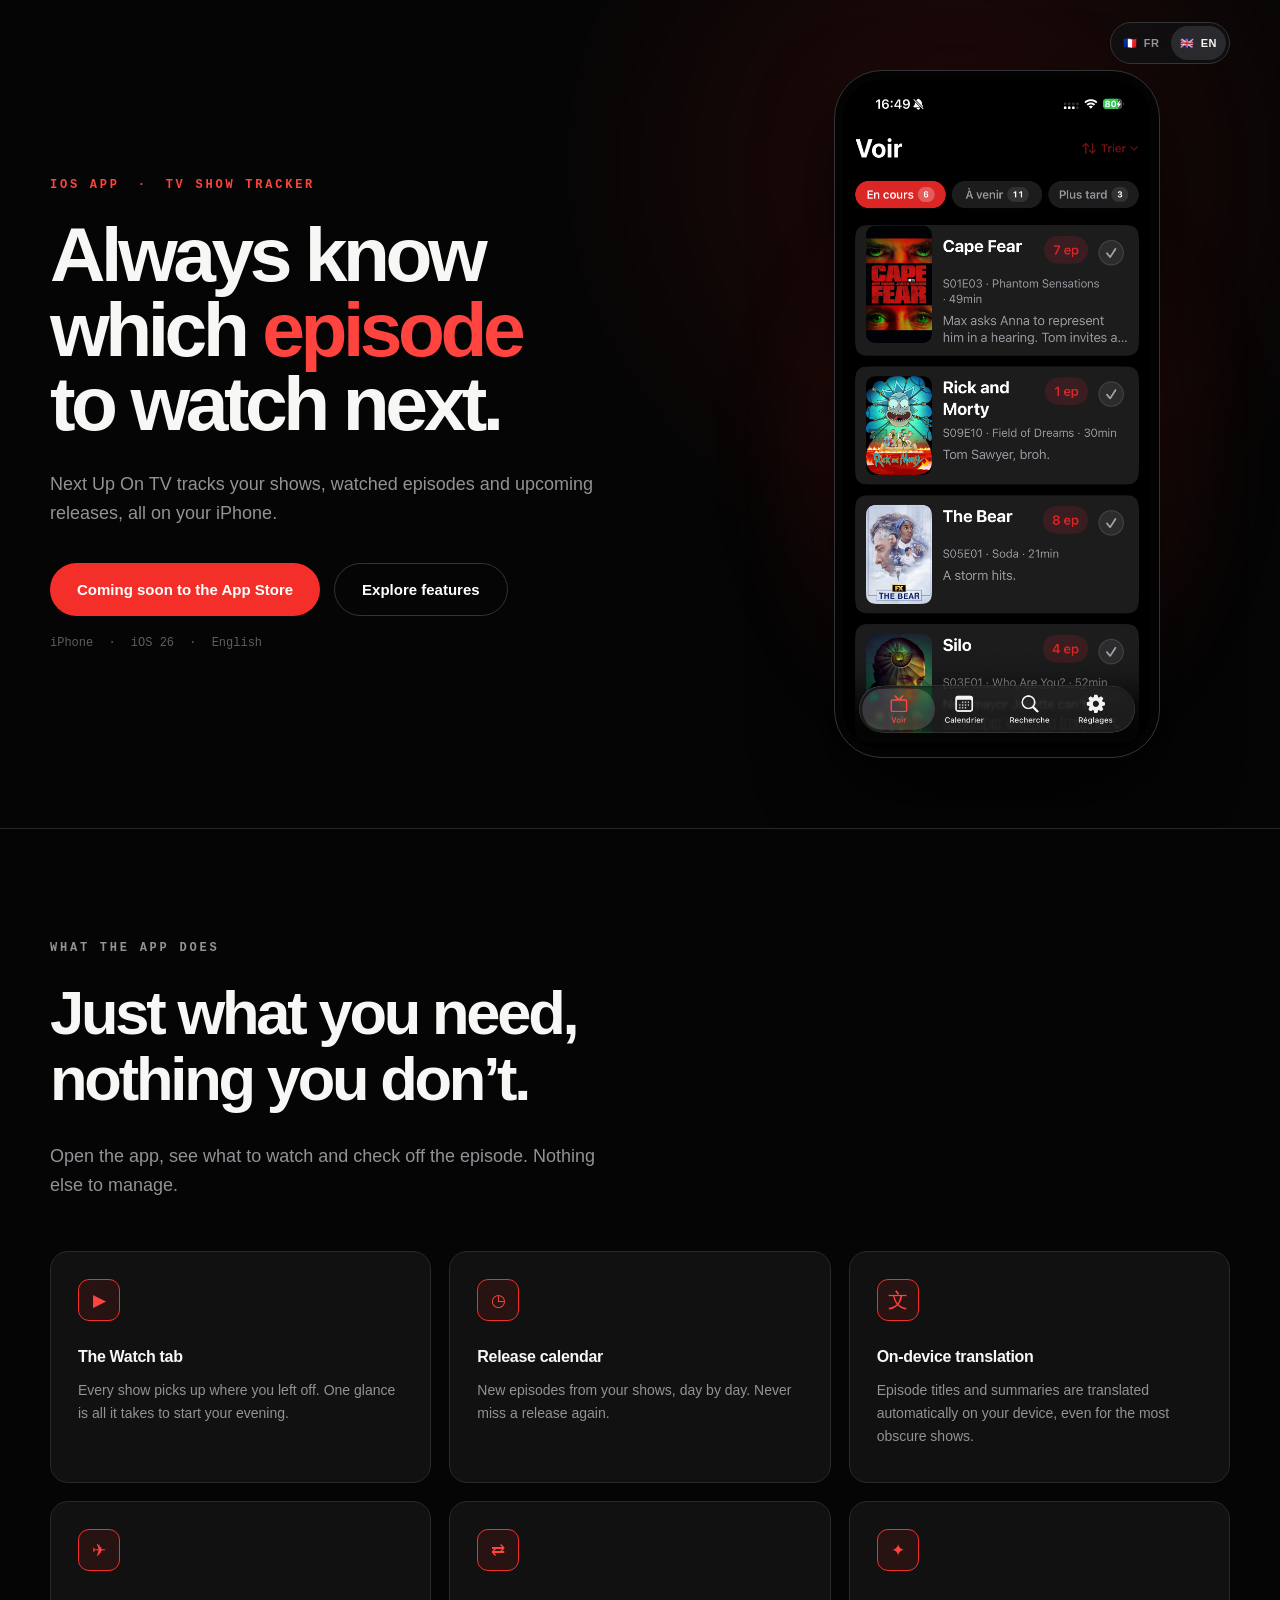
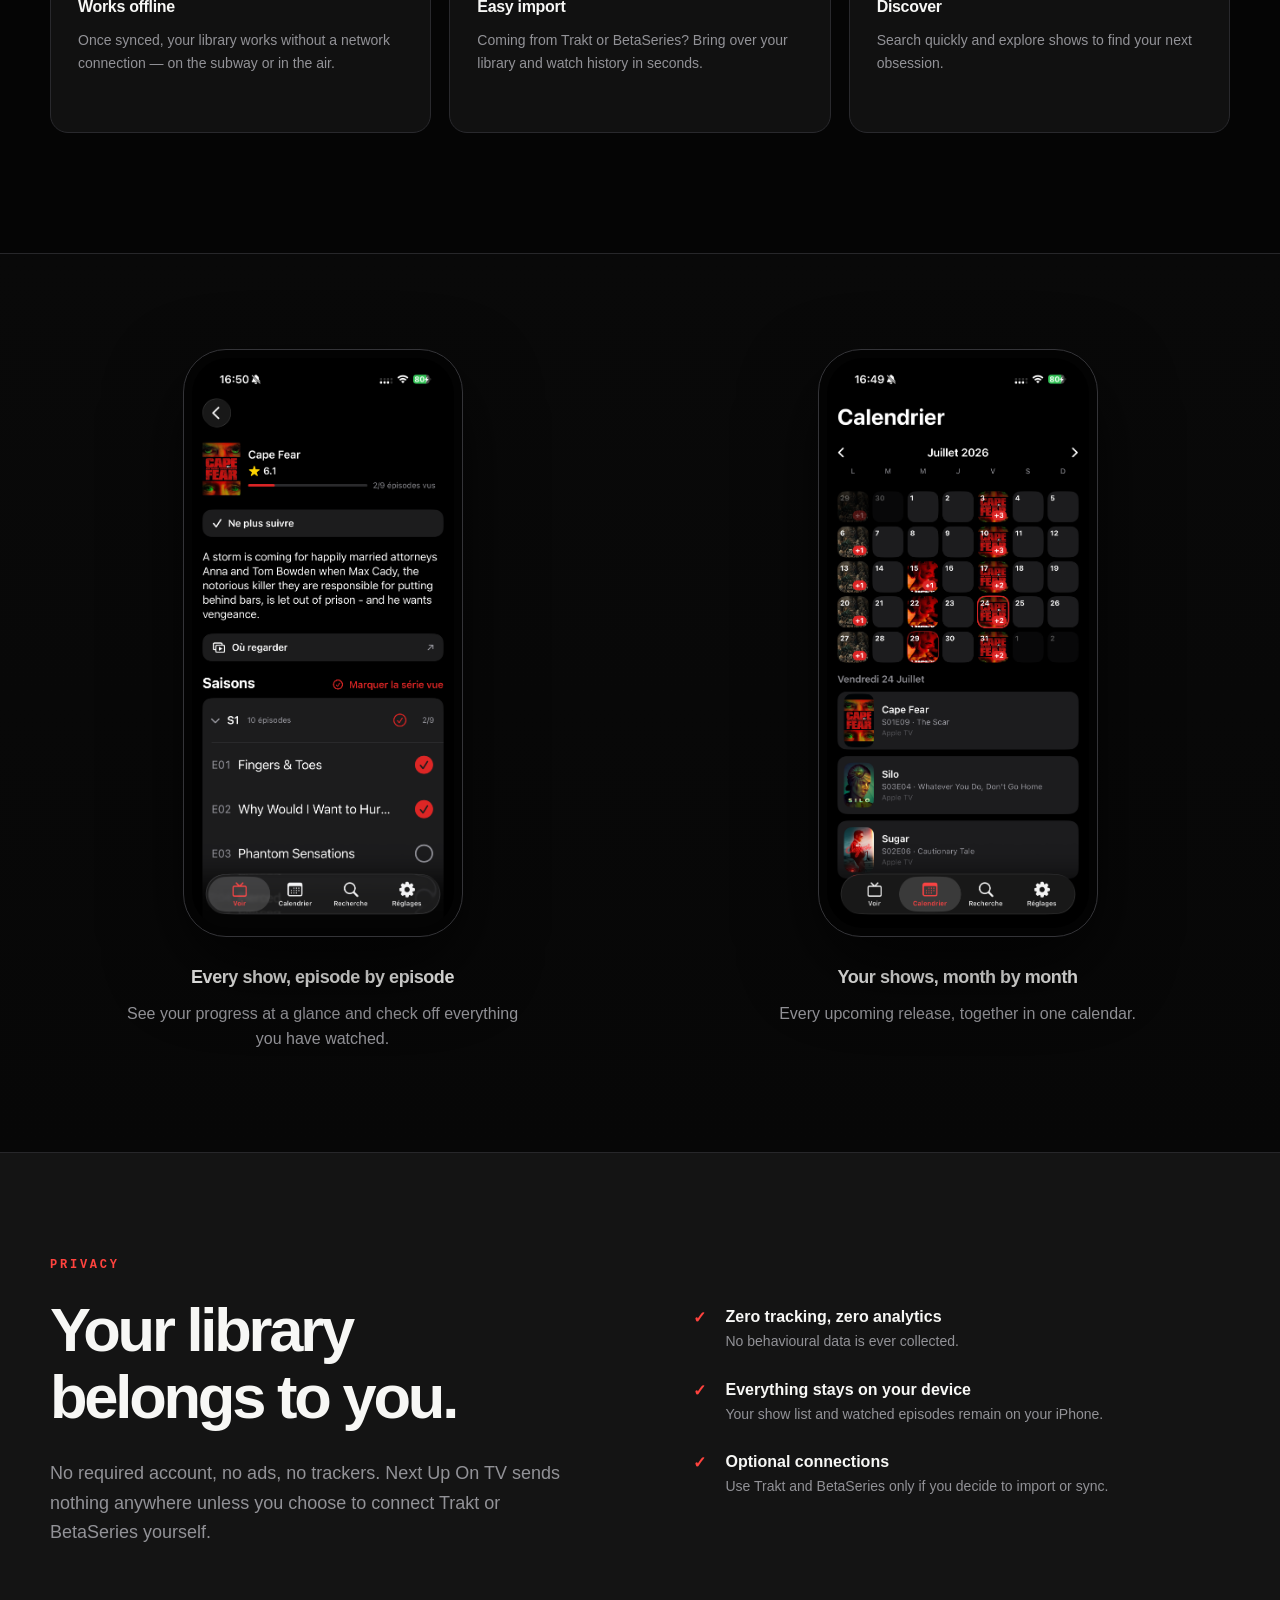
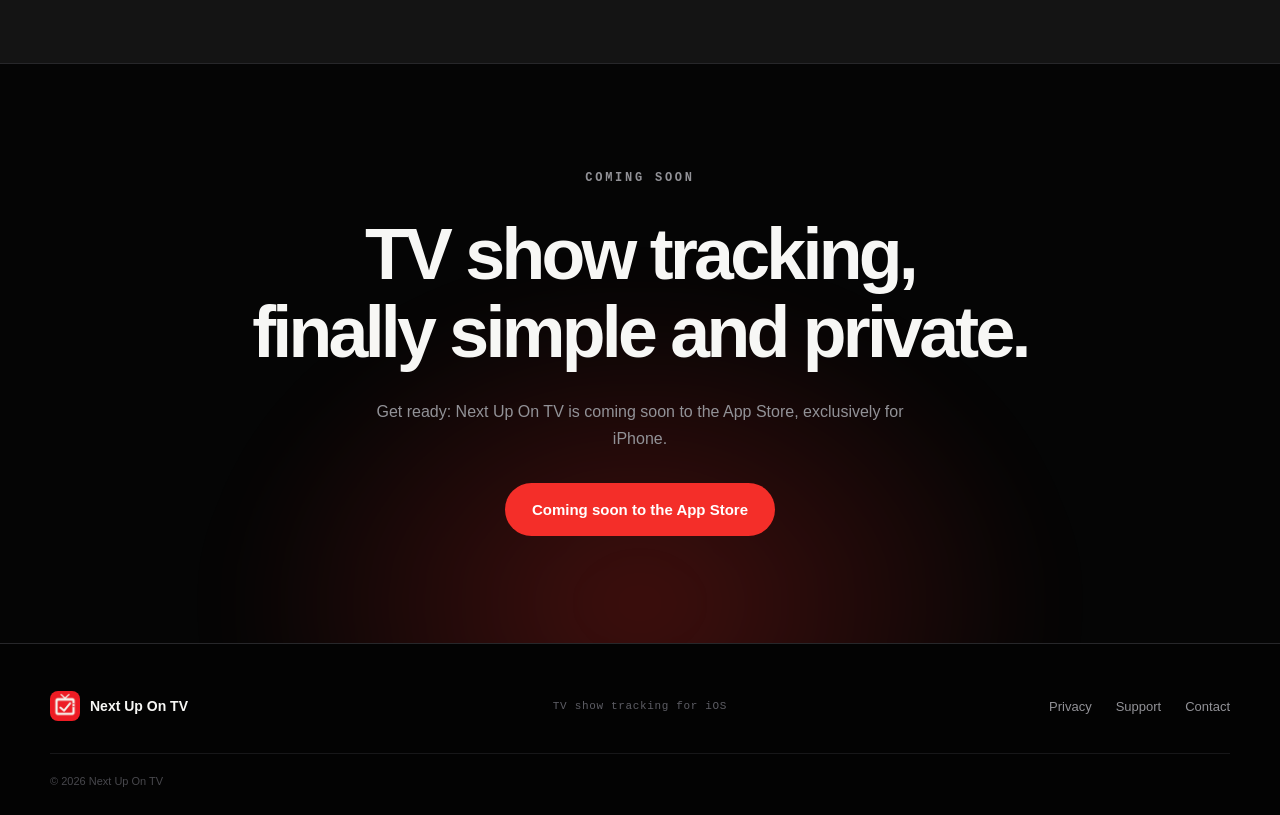
==== index.html @ ec091032 "Add bilingual site and expand privacy details" ====
<!doctype html>
<html lang="fr">
  <head>
    <meta charset="UTF-8" />
    <meta name="viewport" content="width=device-width, initial-scale=1" />
    <meta name="description" content="Next Up On TV suit vos séries, vos épisodes vus et les prochaines sorties — sans compte, sans publicité et sans tracking." />
    <meta name="theme-color" content="#050505" />
    <meta property="og:title" content="Next Up On TV — Sachez toujours quel épisode regarder ensuite." />
    <meta property="og:description" content="Le suivi de séries, enfin simple et privé." />
    <meta property="og:type" content="website" />
    <meta property="og:url" content="https://nextupontv.app/" />
    <meta property="og:image" content="https://nextupontv.app/assets/og.png" />
    <meta property="og:image:width" content="1731" />
    <meta property="og:image:height" content="909" />
    <meta name="twitter:card" content="summary_large_image" />
    <meta name="twitter:title" content="Next Up On TV — Sachez toujours quel épisode regarder ensuite." />
    <meta name="twitter:description" content="Le suivi de séries, enfin simple et privé." />
    <meta name="twitter:image" content="https://nextupontv.app/assets/og.png" />
    <link rel="alternate" hreflang="fr" href="https://nextupontv.app/" />
    <link rel="alternate" hreflang="en" href="https://nextupontv.app/en/" />
    <link rel="alternate" hreflang="x-default" href="https://nextupontv.app/" />
    <title>Next Up On TV — Suivi de séries sur iPhone</title>
    <link rel="icon" href="assets/app-icon.png" type="image/png" />
    <link rel="stylesheet" href="assets/styles.css" />
    <script src="assets/script.js" defer></script>
  </head>
  <body>
    <a class="skip-link" href="#contenu">Aller au contenu</a>
    <main id="contenu">
      <section class="hero">
        <nav class="language-switcher" aria-label="Choisir la langue">
          <a href="index.html" hreflang="fr" data-language="fr" aria-current="page"><span aria-hidden="true">🇫🇷</span><span>FR</span></a>
          <a href="en/index.html" hreflang="en" data-language="en" data-auto-language-target><span aria-hidden="true">🇬🇧</span><span>EN</span></a>
        </nav>
        <div class="container hero-grid">
          <div class="hero-copy">
            <p class="kicker accent">APP IOS <span>·</span> SUIVI DE SÉRIES</p>
            <h1>Sachez toujours<br />quel <strong>épisode</strong><br />regarder ensuite.</h1>
            <p class="lead">Next Up On TV suit vos séries, vos épisodes vus et les prochaines sorties, le tout sur votre iPhone.</p>
            <div class="hero-actions">
              <a class="button primary" href="#disponibilite">Bientôt sur l’App Store</a>
              <a class="button secondary" href="#fonctionnalites">Voir les fonctions</a>
            </div>
            <p class="meta">iPhone <span>·</span> iOS 26 <span>·</span> Français</p>
          </div>
          <div class="hero-device device-glow">
            <div class="device">
              <img src="assets/screenshots/watch.png" alt="Écran Voir de Next Up On TV affichant les séries en cours" />
            </div>
          </div>
        </div>
      </section>

      <section id="fonctionnalites" class="features section-border">
        <div class="container">
          <p class="kicker">CE QUE FAIT L’APP</p>
          <h2>L’essentiel,<br />sans le superflu.</h2>
          <p class="section-intro">Ouvrez l’app, voyez quoi regarder, cochez l’épisode. Rien de plus à gérer.</p>
          <div class="feature-grid">
            <article class="feature-card">
              <span class="feature-icon" aria-hidden="true">▶</span>
              <h3>L’onglet Voir</h3>
              <p>Chaque série reprend là où vous vous êtes arrêté. Un coup d’œil suffit pour lancer votre soirée.</p>
            </article>
            <article class="feature-card">
              <span class="feature-icon" aria-hidden="true">◷</span>
              <h3>Calendrier des sorties</h3>
              <p>Les nouveaux épisodes de vos séries, jour par jour. Vous ne ratez plus une diffusion.</p>
            </article>
            <article class="feature-card">
              <span class="feature-icon feature-icon-text" aria-hidden="true">文</span>
              <h3>Traduit en français</h3>
              <p>Titres et résumés d’épisodes traduits automatiquement sur votre appareil, même pour les séries les plus obscures.</p>
            </article>
            <article class="feature-card">
              <span class="feature-icon" aria-hidden="true">✈</span>
              <h3>Fonctionne hors ligne</h3>
              <p>Une fois synchronisée, votre bibliothèque marche sans réseau — dans le métro comme en avion.</p>
            </article>
            <article class="feature-card">
              <span class="feature-icon" aria-hidden="true">⇄</span>
              <h3>Import facile</h3>
              <p>Vous venez de Trakt ou BetaSeries&nbsp;? Récupérez votre bibliothèque et votre historique en quelques secondes.</p>
            </article>
            <article class="feature-card">
              <span class="feature-icon" aria-hidden="true">✦</span>
              <h3>Découvrir</h3>
              <p>Une recherche rapide et des séries à explorer pour ajouter votre prochaine obsession.</p>
            </article>
          </div>
        </div>
      </section>

      <section class="showcase section-border" aria-label="Aperçus de l’application">
        <div class="container showcase-grid">
          <article class="showcase-item">
            <div class="showcase-device device-glow">
              <div class="device">
                <img src="assets/screenshots/details.png" alt="Détail d’une série et progression épisode par épisode dans Next Up On TV" />
              </div>
            </div>
            <h3>Chaque série, épisode par épisode</h3>
            <p>Votre progression en un coup d’œil et une coche pour marquer ce que vous avez vu.</p>
          </article>
          <article class="showcase-item">
            <div class="showcase-device device-glow">
              <div class="device">
                <img src="assets/screenshots/calendar.png" alt="Calendrier mensuel des sorties de séries dans Next Up On TV" />
              </div>
            </div>
            <h3>Le mois de vos séries</h3>
            <p>Toutes les diffusions à venir, réunies dans un seul calendrier.</p>
          </article>
        </div>
      </section>

      <section class="privacy section-border">
        <div class="container privacy-grid">
          <div>
            <p class="kicker accent">VIE PRIVÉE</p>
            <h2>Votre bibliothèque<br />vous appartient.</h2>
            <p class="section-intro">Pas de compte obligatoire, pas de pub, pas de tracker. Next Up On TV n’envoie rien nulle part, sauf si vous choisissez vous-même de vous connecter à Trakt ou BetaSeries.</p>
          </div>
          <ul class="privacy-list">
            <li><span>✓</span><div><strong>Zéro tracking, zéro analytics</strong><p>Aucune donnée de comportement collectée, jamais.</p></div></li>
            <li><span>✓</span><div><strong>Tout vit sur l’appareil</strong><p>Votre liste de séries et vos épisodes vus restent sur votre iPhone.</p></div></li>
            <li><span>✓</span><div><strong>Connexions optionnelles</strong><p>Trakt et BetaSeries seulement si vous le décidez, pour importer ou synchroniser.</p></div></li>
          </ul>
        </div>
      </section>

      <section id="disponibilite" class="cta section-border">
        <div class="cta-glow"></div>
        <div class="container cta-inner">
          <p class="kicker">BIENTÔT DISPONIBLE</p>
          <h2>Le suivi de séries,<br />enfin simple et privé.</h2>
          <p>Préparez-vous&nbsp;: Next Up On TV arrive bientôt sur l’App Store, iPhone uniquement.</p>
          <span class="button primary">Bientôt sur l’App Store</span>
        </div>
      </section>
    </main>

    <footer class="section-border">
      <div class="container footer-grid">
        <a class="footer-brand" href="index.html">
          <img src="assets/app-icon.png" alt="" />
          <strong>Next Up On TV</strong>
        </a>
        <span class="footer-note">App iOS de suivi de séries</span>
        <nav aria-label="Pied de page">
          <a href="privacy.html">Confidentialité</a>
          <a href="support.html">Support</a>
          <a href="mailto:nextupontv@gmail.com">Contact</a>
        </nav>
      </div>
      <div class="container footer-legal">© <span data-year></span> Next Up On TV</div>
    </footer>
  </body>
</html>
---- assets/styles.css ----
:root {
  --black: #050505;
  --surface: #111;
  --surface-soft: #141414;
  --red: #f42e29;
  --red-bright: #ff433e;
  --white: #f7f7f5;
  --muted: #929297;
  --muted-dark: #5d5d64;
  --line: #27272a;
  --container: min(1180px, calc(100% - 48px));
}

* { box-sizing: border-box; }
html {
  max-width: 100%;
  overflow-x: hidden;
  scroll-behavior: smooth;
}
body {
  width: 100%;
  max-width: 100%;
  margin: 0;
  overflow-x: hidden;
  color: var(--white);
  background: var(--black);
  font-family: Inter, ui-sans-serif, -apple-system, BlinkMacSystemFont, "SF Pro Display", "Segoe UI", sans-serif;
  -webkit-font-smoothing: antialiased;
}
@supports (overflow: clip) {
  html, body { overflow-x: clip; }
}
img { display: block; max-width: 100%; }
a { color: inherit; text-decoration: none; }
.container { width: var(--container); margin-inline: auto; }
.section-border { border-top: 1px solid var(--line); }
.skip-link {
  position: absolute;
  width: 1px;
  height: 1px;
  overflow: hidden;
  clip: rect(0, 0, 0, 0);
}
.skip-link:focus {
  z-index: 100;
  top: 12px;
  left: 12px;
  width: auto;
  height: auto;
  clip: auto;
  padding: 10px 16px;
  color: #000;
  background: #fff;
  border-radius: 7px;
}
.language-switcher {
  display: inline-flex;
  gap: 3px;
  padding: 3px;
  background: rgba(17,17,17,.88);
  border: 1px solid #343438;
  border-radius: 100px;
  backdrop-filter: blur(14px);
}
.language-switcher a {
  min-width: 48px;
  min-height: 34px;
  padding: 0 9px;
  display: inline-flex;
  align-items: center;
  justify-content: center;
  gap: 6px;
  color: var(--muted);
  border-radius: 100px;
  font-size: 11px;
  font-weight: 750;
  letter-spacing: .04em;
}
.language-switcher a:hover { color: var(--white); }
.language-switcher a[aria-current="page"] { color: var(--white); background: #2a2a2e; }
.hero > .language-switcher { position: absolute; z-index: 3; top: 22px; right: max(16px, calc((100% - 1180px) / 2)); }

.kicker {
  margin: 0 0 25px;
  color: var(--muted);
  font: 600 12px/1.2 ui-monospace, SFMono-Regular, Menlo, Monaco, Consolas, monospace;
  letter-spacing: .23em;
}
.kicker.accent { color: var(--red-bright); }
.kicker span { margin: 0 8px; }
.hero { position: relative; overflow: hidden; }
.hero::after {
  content: "";
  position: absolute;
  z-index: 0;
  top: -260px;
  right: -100px;
  width: 850px;
  height: 850px;
  opacity: .19;
  border-radius: 50%;
  background: radial-gradient(circle, rgba(244,46,41,.72), transparent 67%);
  filter: blur(45px);
}
.hero-grid {
  position: relative;
  z-index: 1;
  min-height: 790px;
  padding: 70px 0;
  display: grid;
  grid-template-columns: 1.16fr .84fr;
  align-items: center;
  gap: 70px;
}
.hero-copy { padding: 40px 0; }
.hero h1 {
  margin: 0;
  max-width: 760px;
  font-size: clamp(58px, 6vw, 88px);
  line-height: .97;
  letter-spacing: -.058em;
}
.hero h1 strong { color: var(--red-bright); font-weight: inherit; }
.lead, .section-intro {
  max-width: 570px;
  margin: 29px 0 0;
  color: var(--muted);
  font-size: 18px;
  line-height: 1.65;
}
.hero-actions { margin-top: 34px; display: flex; align-items: center; gap: 14px; }
.button {
  display: inline-flex;
  min-height: 53px;
  padding: 0 27px;
  align-items: center;
  justify-content: center;
  border-radius: 100px;
  font-size: 15px;
  font-weight: 700;
}
.button.primary { color: white; background: var(--red); }
.button.secondary { color: white; border: 1px solid #333338; background: transparent; }
a.button { transition: transform .18s ease, border-color .18s ease; }
a.button:hover { transform: translateY(-2px); }
a.button.secondary:hover { border-color: #666; }
.meta { margin: 20px 0 0; color: var(--muted-dark); font: 500 12px ui-monospace, SFMono-Regular, Menlo, monospace; }
.meta span { margin: 0 8px; }
.hero-device { width: 326px; margin: 0 auto; }
.device-glow { position: relative; }
.device-glow::before {
  content: "";
  position: absolute;
  inset: 10% -28% -4%;
  z-index: -1;
  background: radial-gradient(ellipse, rgba(244,46,41,.28), transparent 67%);
  filter: blur(36px);
}
.device {
  padding: 8px;
  overflow: hidden;
  background: #030303;
  border: 1px solid #343438;
  border-radius: 48px;
  box-shadow: 0 30px 75px rgba(0,0,0,.65);
}
.device img { width: 100%; border-radius: 40px; }

.features { padding: 112px 0 120px; }
.features h2, .privacy h2, .cta h2 {
  margin: 0;
  font-size: clamp(44px, 4.8vw, 67px);
  line-height: 1.08;
  letter-spacing: -.052em;
}
.feature-grid { margin-top: 50px; display: grid; grid-template-columns: repeat(3, 1fr); gap: 18px; }
.feature-card {
  min-height: 232px;
  padding: 27px;
  background: var(--surface);
  border: 1px solid #29292d;
  border-radius: 18px;
}
.feature-icon {
  width: 42px;
  height: 42px;
  margin-bottom: 27px;
  display: grid;
  place-items: center;
  color: var(--red-bright);
  background: rgba(244,46,41,.10);
  border: 1px solid var(--red);
  border-radius: 11px;
  font-size: 17px;
}
.feature-icon-text { font-size: 20px; }
.feature-card h3 { margin: 0 0 13px; font-size: 16px; letter-spacing: -.02em; }
.feature-card p { margin: 0; color: var(--muted); font-size: 14px; line-height: 1.65; }

.showcase { padding: 95px 0 100px; overflow: hidden; background: linear-gradient(#090909, #070707); }
.showcase-grid { display: grid; grid-template-columns: repeat(2, 1fr); gap: 90px; }
.showcase-item { text-align: center; }
.showcase-device { width: 280px; margin: 0 auto 30px; }
.showcase-device .device { border-radius: 43px; }
.showcase-device .device img { border-radius: 36px; }
.showcase-item h3 { margin: 0 0 13px; font-size: 18px; letter-spacing: -.025em; }
.showcase-item p { max-width: 420px; margin: 0 auto; color: var(--muted); line-height: 1.6; }

.privacy { padding: 105px 0 115px; background: var(--surface-soft); }
.privacy-grid { display: grid; grid-template-columns: 1fr 1fr; align-items: center; gap: 105px; }
.privacy-list { margin: 0; padding: 0; list-style: none; }
.privacy-list li { display: grid; grid-template-columns: 19px 1fr; gap: 14px; padding: 14px 0; }
.privacy-list > li > span { color: var(--red-bright); font-weight: 800; }
.privacy-list strong { display: block; margin-bottom: 5px; font-size: 16px; }
.privacy-list p { margin: 0; color: var(--muted); font-size: 14px; line-height: 1.55; }

.cta { position: relative; min-height: 580px; display: grid; place-items: center; overflow: hidden; text-align: center; }
.cta-glow {
  position: absolute;
  left: 50%;
  bottom: -310px;
  width: 900px;
  height: 700px;
  transform: translateX(-50%);
  background: radial-gradient(ellipse, rgba(244,46,41,.25), transparent 65%);
  filter: blur(35px);
}
.cta-inner { position: relative; z-index: 1; }
.cta .kicker { margin-bottom: 31px; }
.cta h2 { font-size: clamp(48px, 5.6vw, 76px); }
.cta p:not(.kicker) { max-width: 560px; margin: 28px auto 31px; color: var(--muted); line-height: 1.65; }

footer { padding: 47px 0 28px; background: #030303; }
.footer-grid { display: grid; grid-template-columns: 1fr 1fr 1fr; align-items: center; gap: 20px; }
.footer-brand { display: inline-flex; align-items: center; gap: 10px; font-size: 14px; }
.footer-brand img { width: 30px; height: 30px; border-radius: 8px; }
.footer-note { color: var(--muted-dark); text-align: center; font: 500 11px ui-monospace, SFMono-Regular, Menlo, monospace; letter-spacing: .06em; }
footer nav { display: flex; justify-content: flex-end; gap: 24px; color: var(--muted); font-size: 13px; }
footer nav a:hover { color: white; }
.footer-legal { margin-top: 32px; padding-top: 21px; color: #48484d; border-top: 1px solid #171719; font-size: 11px; }

.legal-page { background: #080808; }
.legal-header { padding: 25px 0; border-bottom: 1px solid var(--line); }
.legal-header .container { display: flex; align-items: center; justify-content: space-between; }
.legal-header .footer-brand { color: white; }
.legal-header nav { display: flex; gap: 22px; color: var(--muted); font-size: 13px; }
.legal-header .language-switcher { gap: 3px; }
.legal-nav-group { display: flex; align-items: center; gap: 24px; }
.legal-main { min-height: 75vh; padding: 95px 0 120px; }
.legal-wrap { max-width: 800px; }
.legal-main h1 { margin: 0; font-size: clamp(46px, 6vw, 72px); letter-spacing: -.055em; }
.legal-lead { margin: 25px 0 14px; color: var(--muted); font-size: 18px; line-height: 1.65; }
.updated { color: var(--muted-dark); font: 500 11px ui-monospace, SFMono-Regular, Menlo, monospace; }
.legal-content { margin-top: 58px; }
.legal-content section { padding: 28px 0; border-top: 1px solid var(--line); }
.legal-content h2 { margin: 0 0 11px; font-size: 19px; }
.legal-content p { margin: 0; color: var(--muted); line-height: 1.75; }
.legal-content p + p { margin-top: 14px; }
.legal-content a { color: var(--red-bright); }
.legal-content ul { margin: 15px 0 0; padding-left: 21px; color: var(--muted); line-height: 1.75; }
.legal-content li + li { margin-top: 6px; }
.data-list { margin-top: 22px; display: grid; gap: 12px; }
.data-list article { padding: 20px; background: var(--surface); border: 1px solid var(--line); border-radius: 13px; }
.data-list h3 { margin: 0 0 10px; font-size: 15px; }
.data-list p { font-size: 14px; line-height: 1.6; }
.data-list p + p { margin-top: 7px; }
.data-list strong { color: var(--white); }
.support-card { margin-top: 48px; padding: 28px; background: var(--surface); border: 1px solid var(--line); border-radius: 16px; }
.support-card h2 { margin: 0 0 10px; }
.support-card p { margin: 0; color: var(--muted); line-height: 1.65; }
.support-card a { color: var(--red-bright); overflow-wrap: anywhere; }
.faq { margin-top: 70px; }
.faq details { border-top: 1px solid var(--line); }
.faq details:last-child { border-bottom: 1px solid var(--line); }
.faq summary { padding: 21px 0; cursor: pointer; font-weight: 650; }
.faq details p { margin: -2px 0 22px; color: var(--muted); line-height: 1.65; }

@media (max-width: 900px) {
  .hero-grid { grid-template-columns: 1fr; text-align: center; padding-top: 100px; }
  .hero-copy .kicker, .hero-actions { justify-content: center; }
  .lead { margin-inline: auto; }
  .hero-device { width: 300px; }
  .feature-grid { grid-template-columns: repeat(2, 1fr); }
  .privacy-grid { grid-template-columns: 1fr; gap: 45px; }
}

@media (max-width: 620px) {
  :root { --container: calc(100% - 32px); }
  .hero-grid { min-height: 0; padding: 86px 0 78px; gap: 60px; }
  .hero h1 { font-size: 49px; }
  .lead, .section-intro { font-size: 16px; }
  .hero-actions { flex-direction: column; align-items: stretch; }
  .meta { margin-top: 22px; }
  .hero-device { width: 82%; }
  .features { padding: 82px 0; }
  .features h2, .privacy h2 { font-size: 44px; }
  .feature-grid { grid-template-columns: 1fr; gap: 14px; }
  .feature-card { min-height: 205px; }
  .showcase { padding: 75px 0; }
  .showcase-grid { grid-template-columns: 1fr; gap: 80px; }
  .showcase-device { width: 72%; }
  .privacy { padding: 82px 0; }
  .cta { min-height: 530px; }
  .cta h2 { font-size: 47px; }
  .footer-grid { grid-template-columns: 1fr; text-align: left; }
  .footer-note { text-align: left; }
  footer nav { justify-content: flex-start; }
  .legal-header .container { align-items: flex-start; flex-direction: column; gap: 18px; }
  .legal-nav-group, .legal-header nav { flex-wrap: wrap; }
  .legal-nav-group { gap: 16px; }
  .legal-main { padding: 70px 0 95px; }
}

@media (prefers-reduced-motion: reduce) {
  html { scroll-behavior: auto; }
  *, *::before, *::after { transition-duration: .01ms !important; }
}
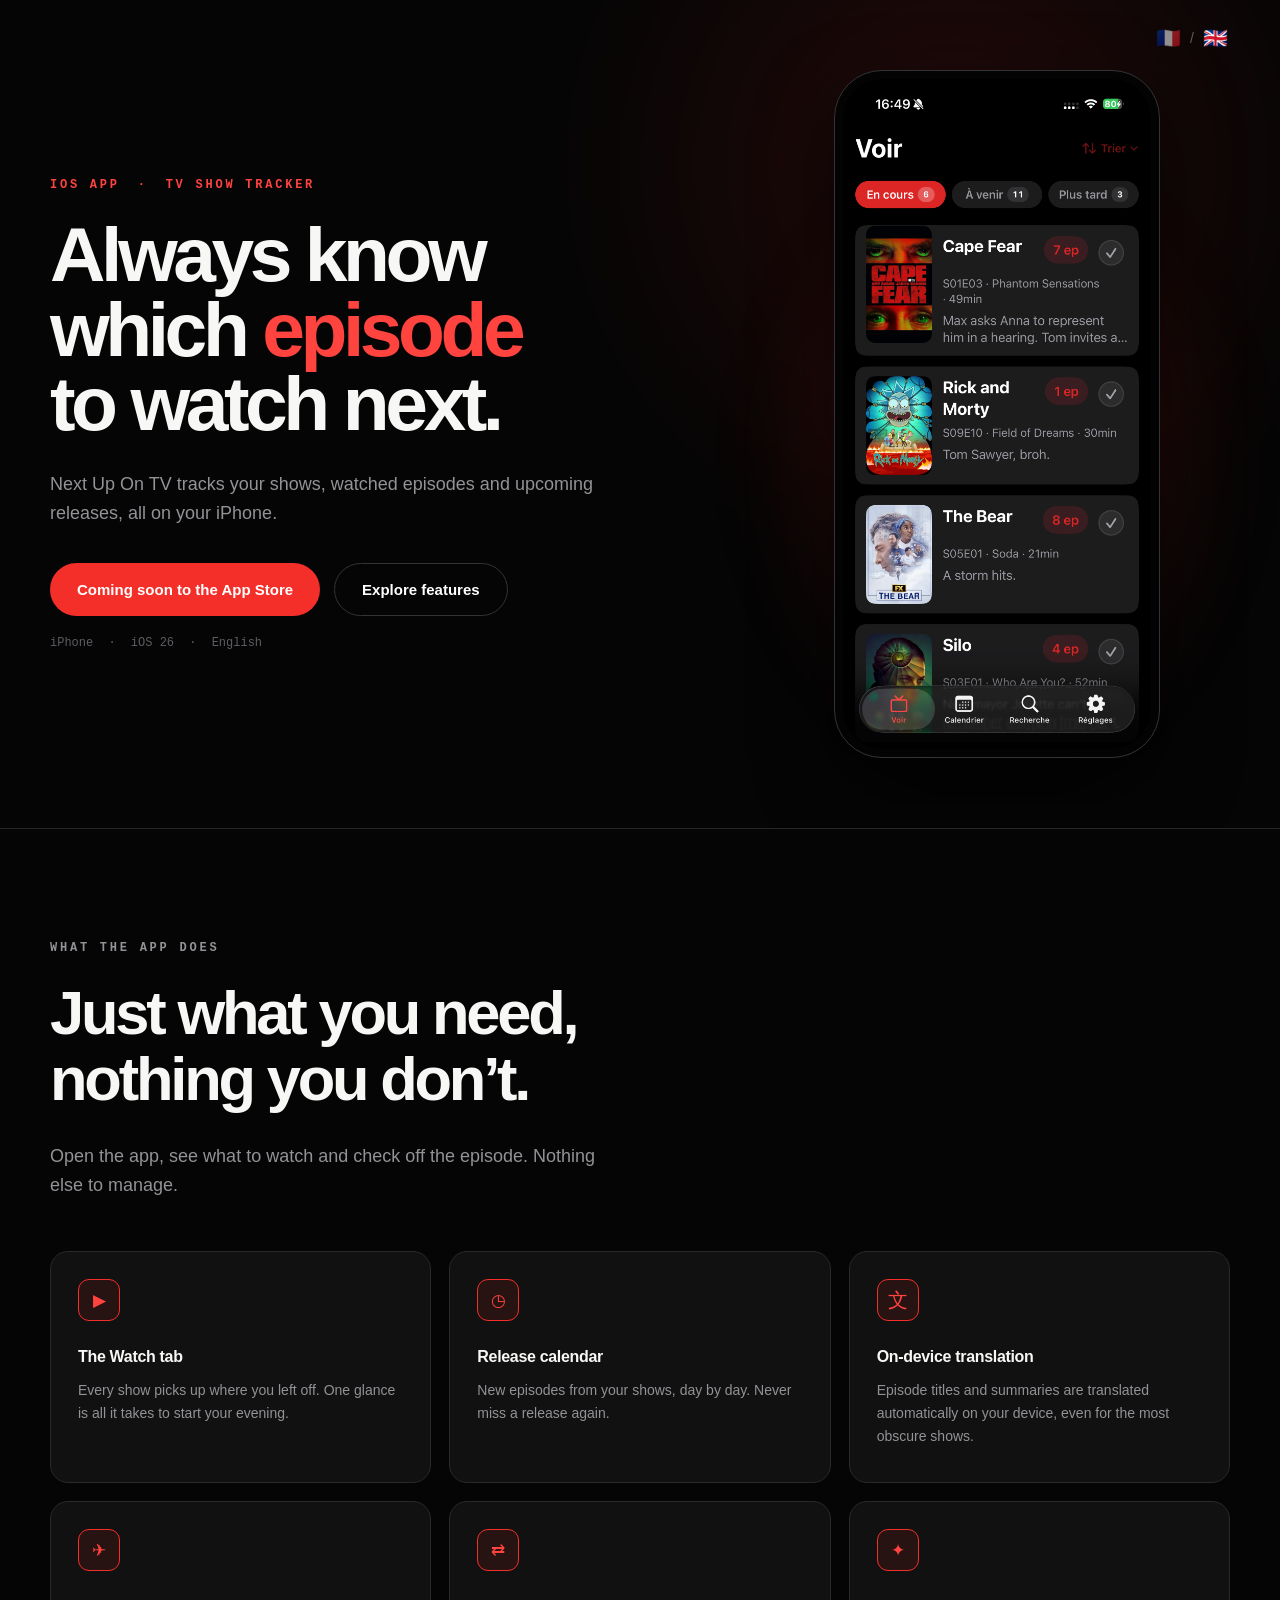
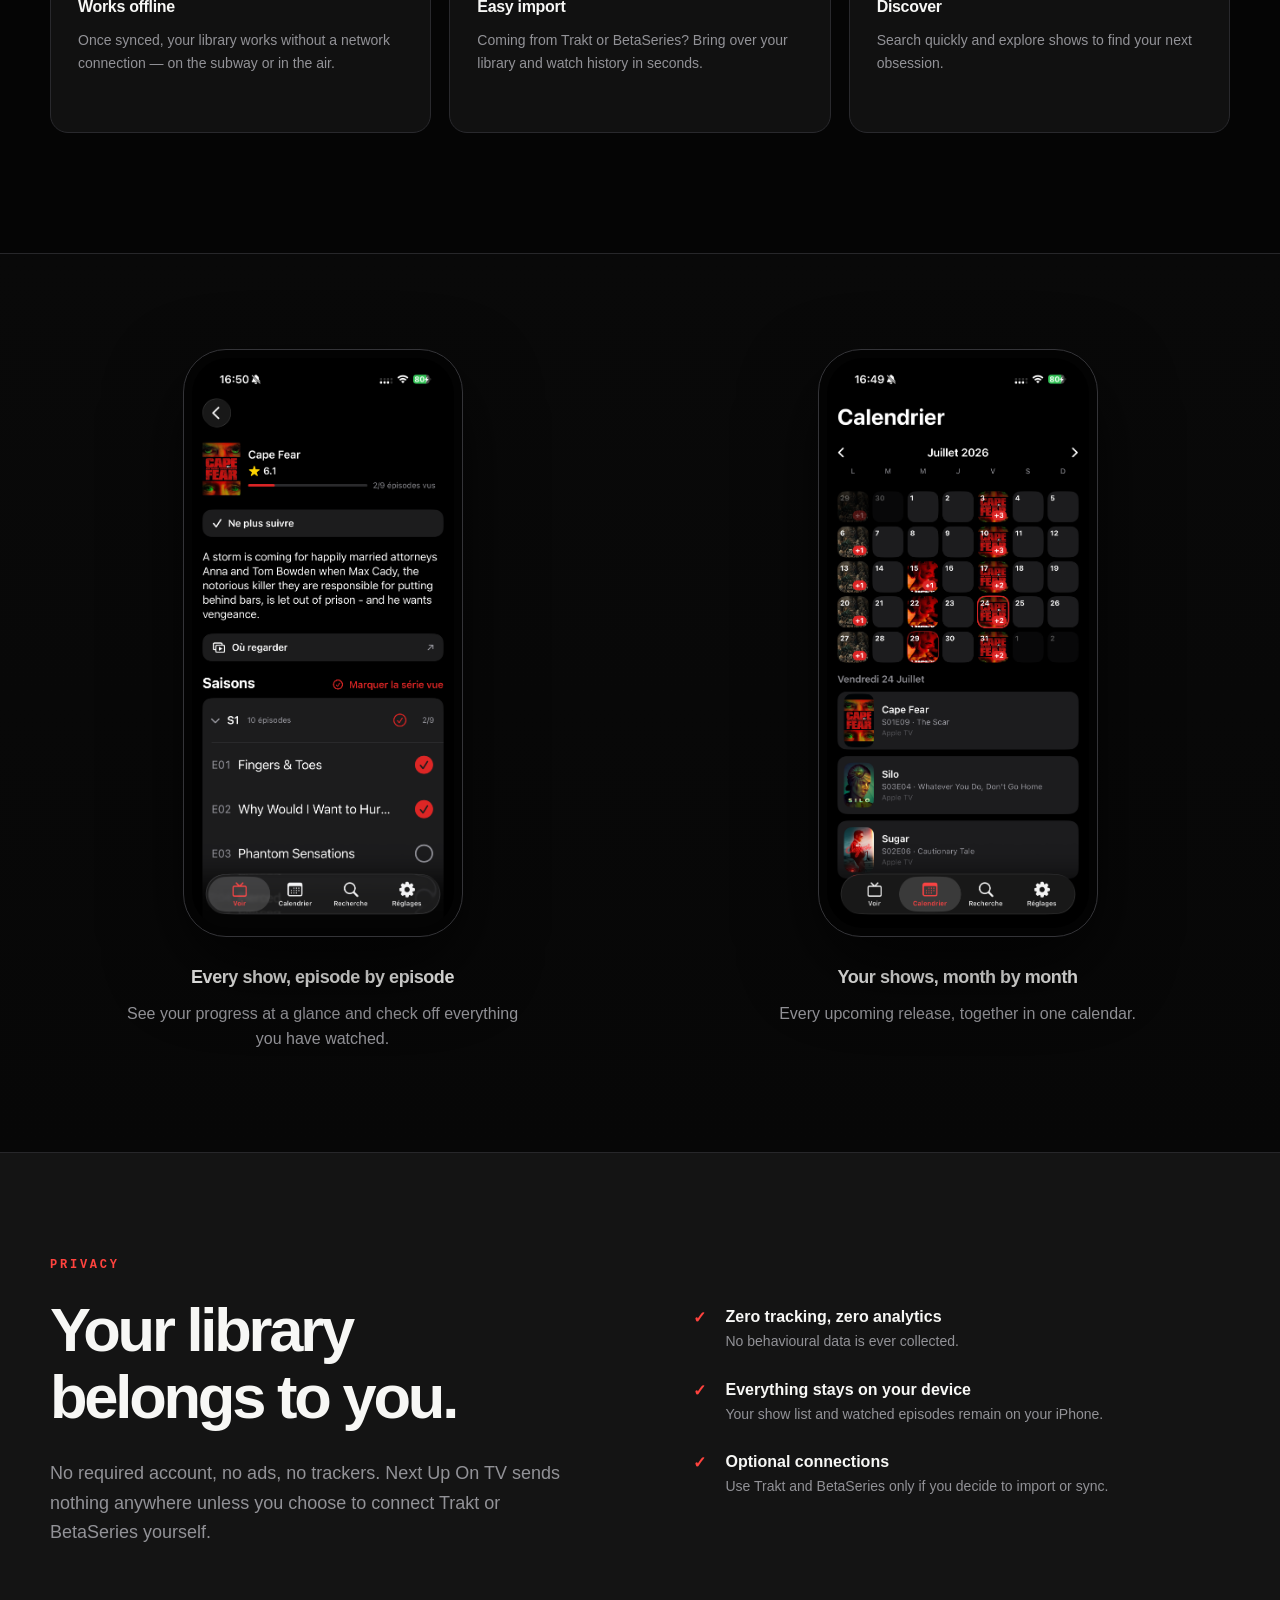
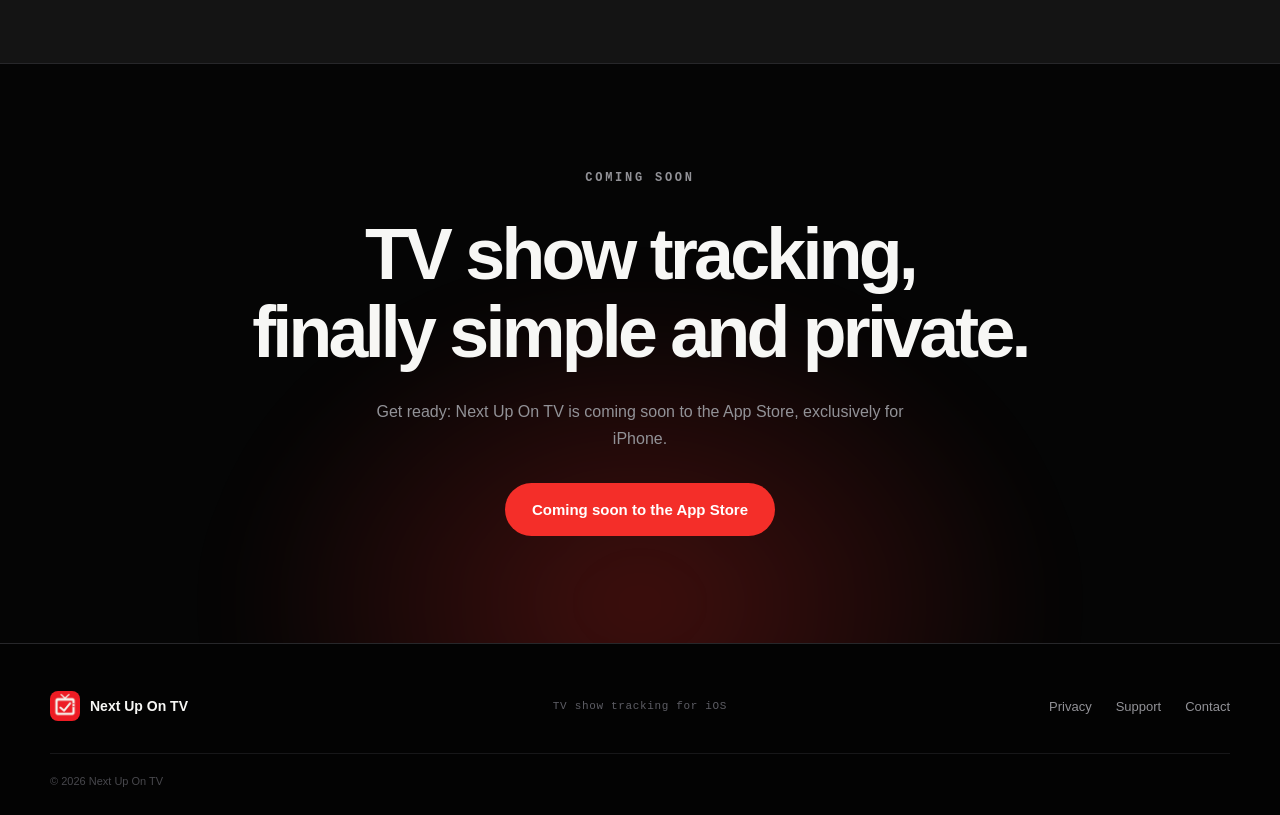
==== commit b56e4a01: "Simplify language switcher" ====
--- a/index.html
+++ b/index.html
@@ -29,8 +29,9 @@
     <main id="contenu">
       <section class="hero">
         <nav class="language-switcher" aria-label="Choisir la langue">
-          <a href="index.html" hreflang="fr" data-language="fr" aria-current="page"><span aria-hidden="true">🇫🇷</span><span>FR</span></a>
-          <a href="en/index.html" hreflang="en" data-language="en" data-auto-language-target><span aria-hidden="true">🇬🇧</span><span>EN</span></a>
+          <a href="index.html" hreflang="fr" data-language="fr" aria-label="Français" aria-current="page"><span aria-hidden="true">🇫🇷</span></a>
+          <span class="language-separator" aria-hidden="true">/</span>
+          <a href="en/index.html" hreflang="en" data-language="en" data-auto-language-target aria-label="English"><span aria-hidden="true">🇬🇧</span></a>
         </nav>
         <div class="container hero-grid">
           <div class="hero-copy">
--- a/assets/styles.css
+++ b/assets/styles.css
@@ -54,31 +54,27 @@
   border-radius: 7px;
 }
 .language-switcher {
+  position: absolute;
+  z-index: 3;
+  top: 22px;
+  right: max(16px, calc((100% - 1180px) / 2));
   display: inline-flex;
-  gap: 3px;
-  padding: 3px;
-  background: rgba(17,17,17,.88);
-  border: 1px solid #343438;
-  border-radius: 100px;
-  backdrop-filter: blur(14px);
+  align-items: center;
+  gap: 7px;
 }
 .language-switcher a {
-  min-width: 48px;
-  min-height: 34px;
-  padding: 0 9px;
+  min-width: 28px;
+  min-height: 32px;
+  padding: 0 2px;
   display: inline-flex;
   align-items: center;
   justify-content: center;
-  gap: 6px;
-  color: var(--muted);
-  border-radius: 100px;
-  font-size: 11px;
-  font-weight: 750;
-  letter-spacing: .04em;
-}
-.language-switcher a:hover { color: var(--white); }
-.language-switcher a[aria-current="page"] { color: var(--white); background: #2a2a2e; }
-.hero > .language-switcher { position: absolute; z-index: 3; top: 22px; right: max(16px, calc((100% - 1180px) / 2)); }
+  opacity: .55;
+  border-radius: 7px;
+  font-size: 20px;
+}
+.language-switcher a:hover, .language-switcher a[aria-current="page"] { opacity: 1; }
+.language-separator { color: var(--muted-dark); font-size: 14px; }
 
 .kicker {
   margin: 0 0 25px;
@@ -244,7 +240,7 @@
 .legal-header .container { display: flex; align-items: center; justify-content: space-between; }
 .legal-header .footer-brand { color: white; }
 .legal-header nav { display: flex; gap: 22px; color: var(--muted); font-size: 13px; }
-.legal-header .language-switcher { gap: 3px; }
+.legal-header .language-switcher { gap: 7px; }
 .legal-nav-group { display: flex; align-items: center; gap: 24px; }
 .legal-main { min-height: 75vh; padding: 95px 0 120px; }
 .legal-wrap { max-width: 800px; }
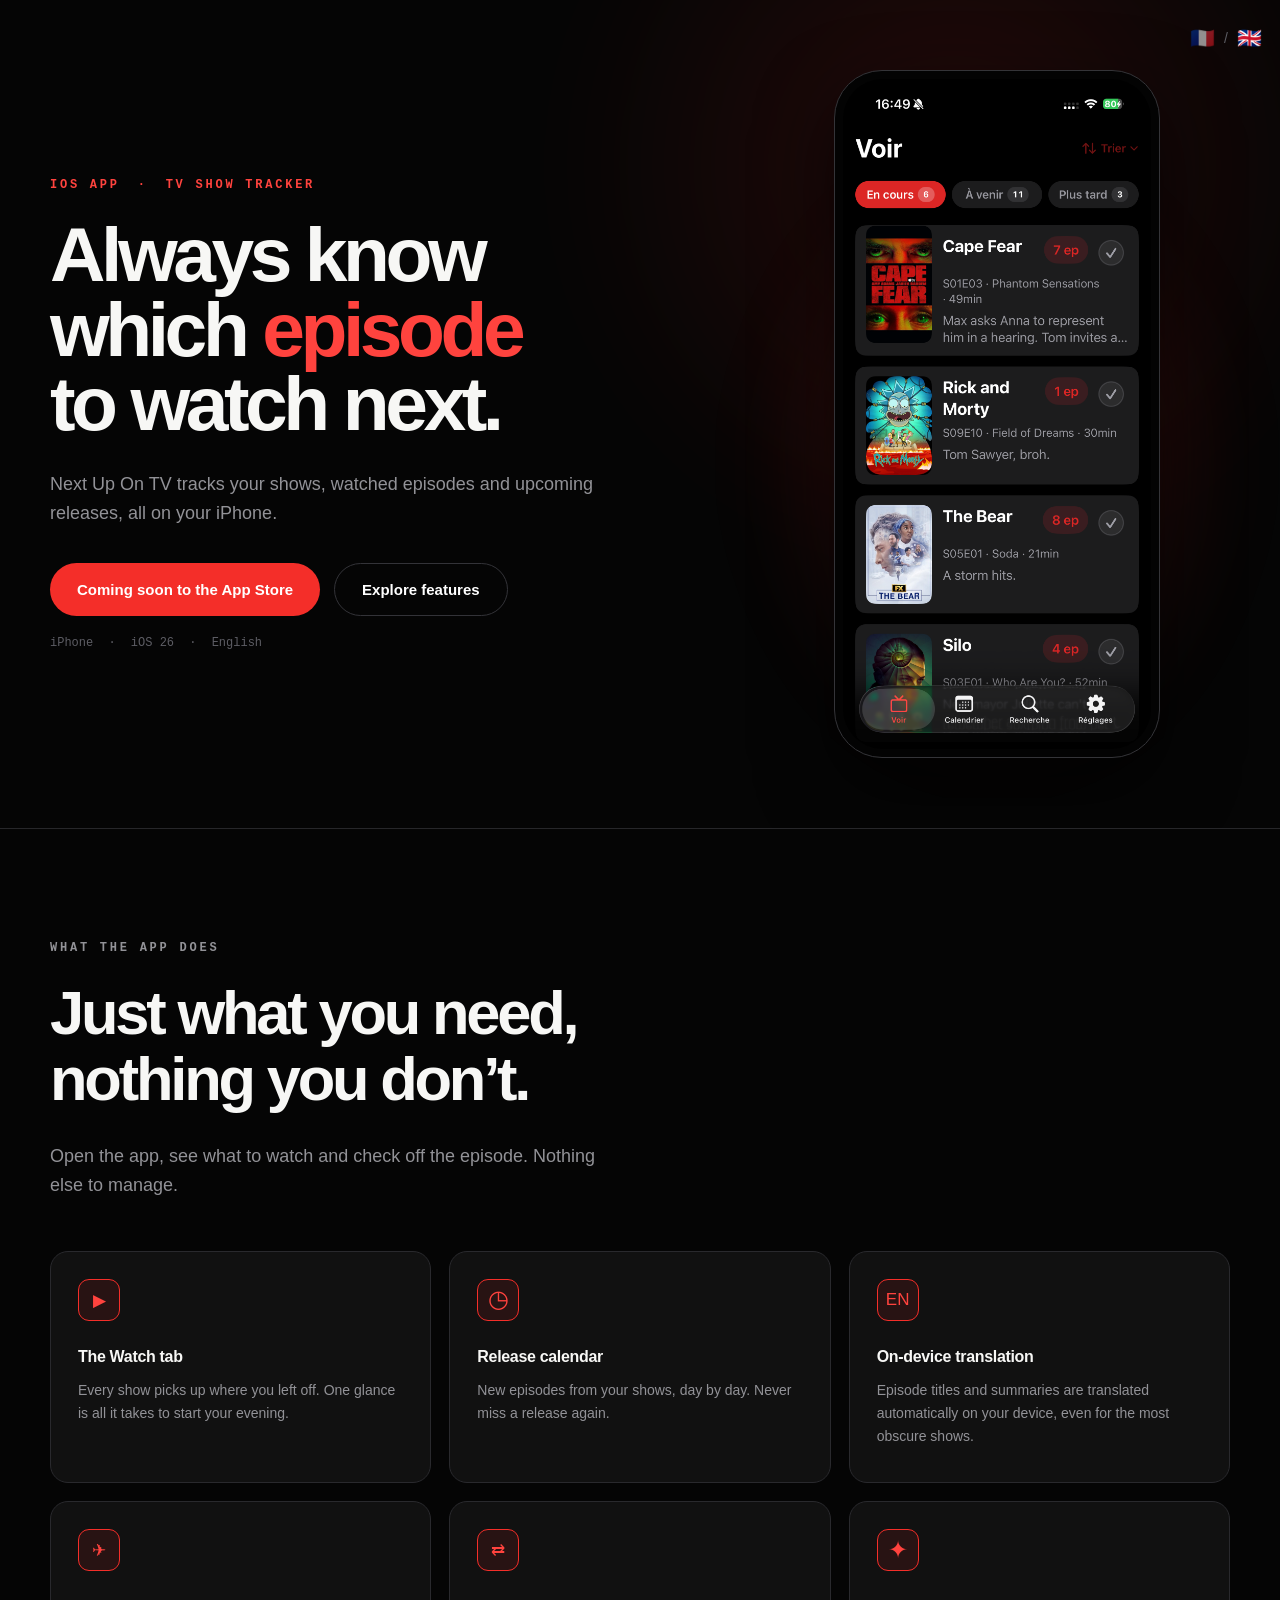
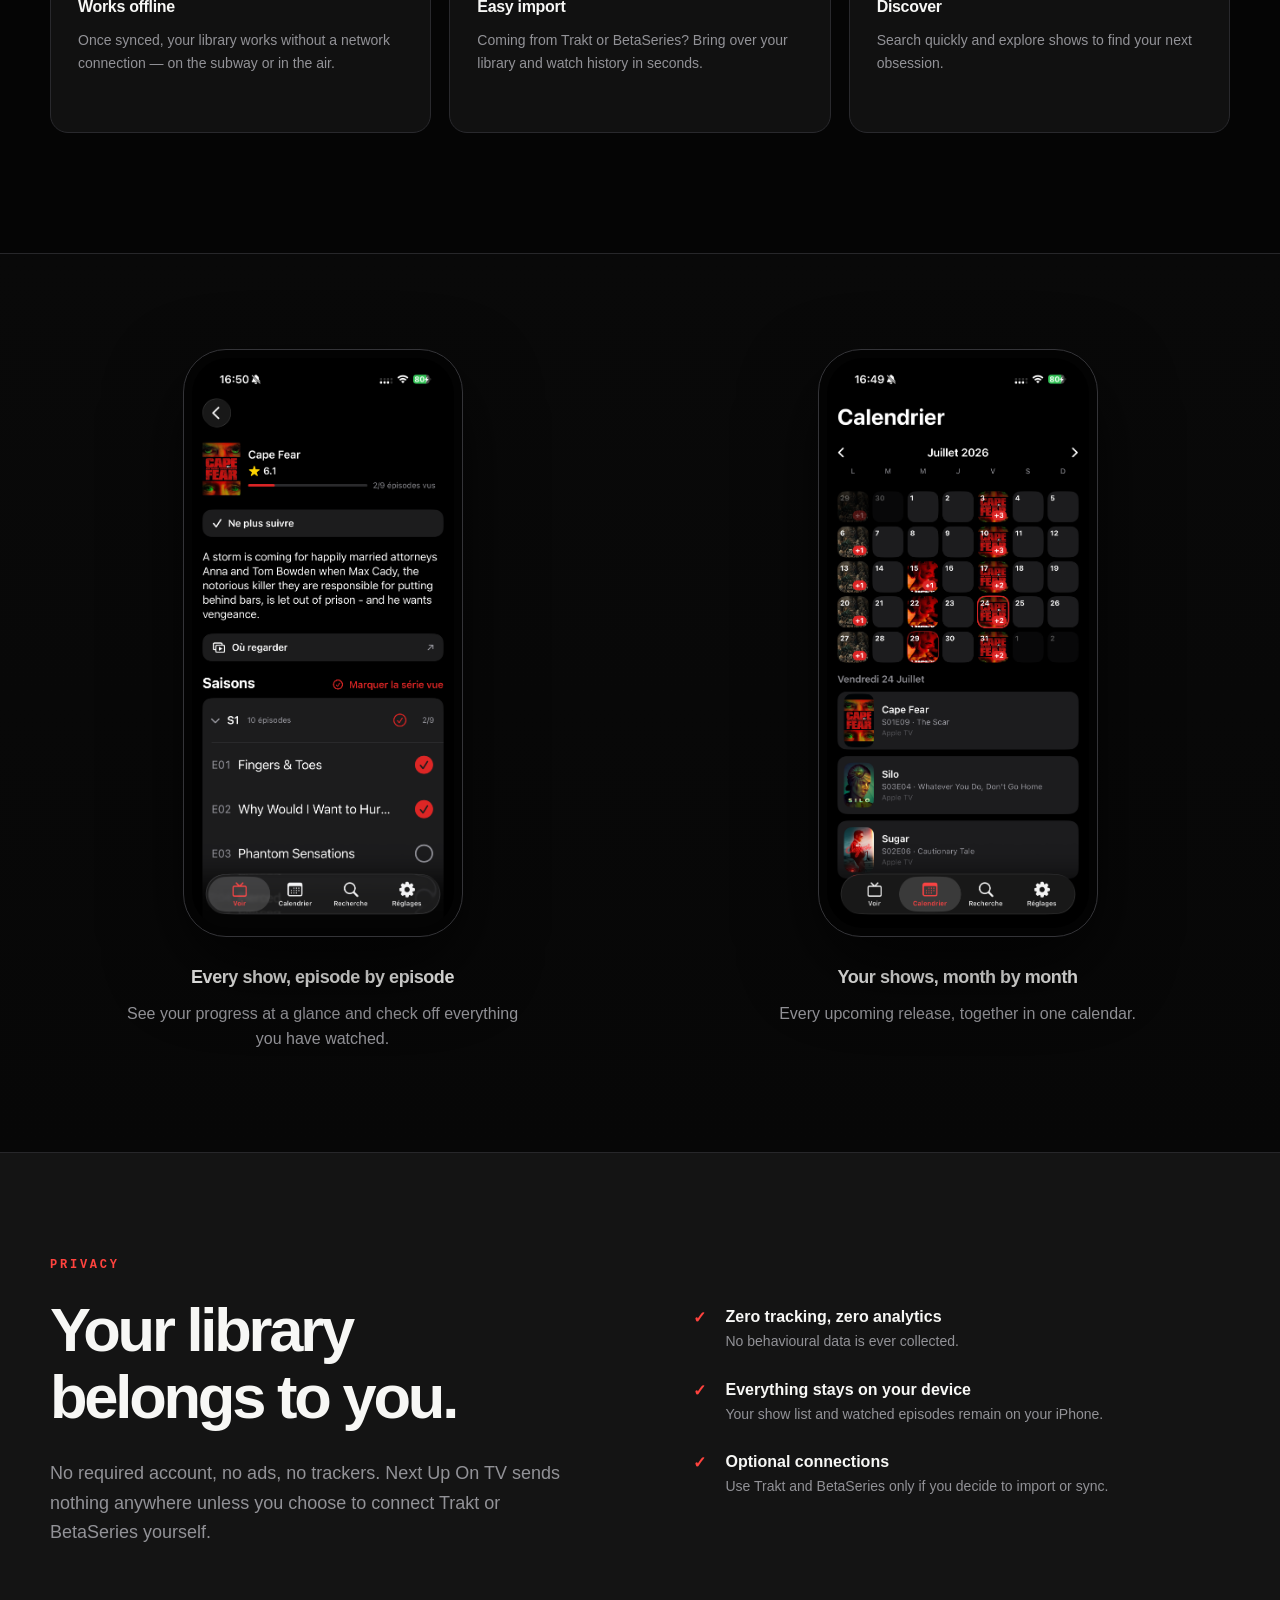
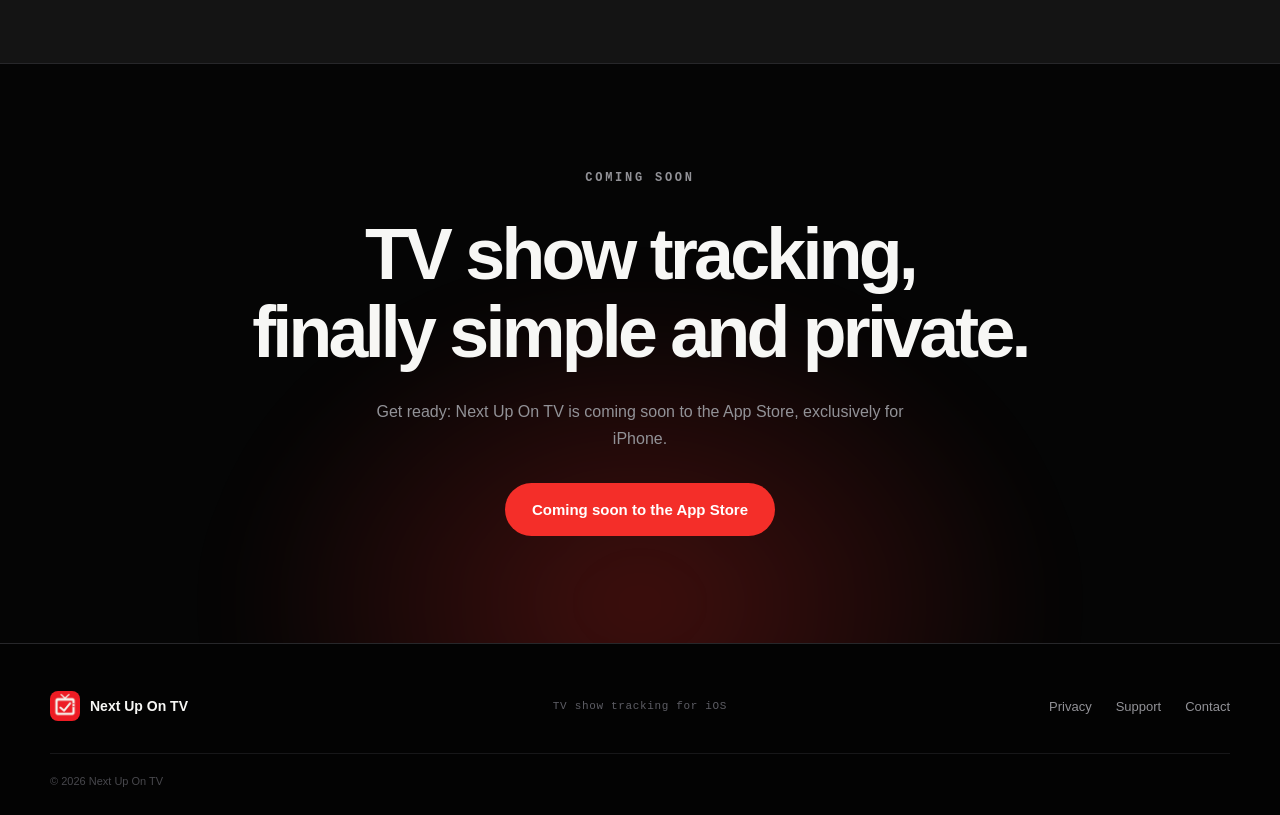
==== commit d9b95932: "Refine feature card icons" ====
--- a/index.html
+++ b/index.html
@@ -64,12 +64,12 @@
               <p>Chaque série reprend là où vous vous êtes arrêté. Un coup d’œil suffit pour lancer votre soirée.</p>
             </article>
             <article class="feature-card">
-              <span class="feature-icon" aria-hidden="true">◷</span>
+              <span class="feature-icon feature-icon-prominent feature-icon-calendar" aria-hidden="true">◷</span>
               <h3>Calendrier des sorties</h3>
               <p>Les nouveaux épisodes de vos séries, jour par jour. Vous ne ratez plus une diffusion.</p>
             </article>
             <article class="feature-card">
-              <span class="feature-icon feature-icon-text" aria-hidden="true">文</span>
+              <span class="feature-icon feature-icon-text" aria-hidden="true">FR</span>
               <h3>Traduit en français</h3>
               <p>Titres et résumés d’épisodes traduits automatiquement sur votre appareil, même pour les séries les plus obscures.</p>
             </article>
@@ -84,7 +84,7 @@
               <p>Vous venez de Trakt ou BetaSeries&nbsp;? Récupérez votre bibliothèque et votre historique en quelques secondes.</p>
             </article>
             <article class="feature-card">
-              <span class="feature-icon" aria-hidden="true">✦</span>
+              <span class="feature-icon feature-icon-prominent" aria-hidden="true">✦</span>
               <h3>Découvrir</h3>
               <p>Une recherche rapide et des séries à explorer pour ajouter votre prochaine obsession.</p>
             </article>
--- a/assets/styles.css
+++ b/assets/styles.css
@@ -57,7 +57,7 @@
   position: absolute;
   z-index: 3;
   top: 22px;
-  right: max(16px, calc((100% - 1180px) / 2));
+  right: 16px;
   display: inline-flex;
   align-items: center;
   gap: 7px;
@@ -189,7 +189,9 @@
   border-radius: 11px;
   font-size: 17px;
 }
-.feature-icon-text { font-size: 20px; }
+.feature-icon-text { font-size: 17px; }
+.feature-icon-prominent { font-size: 24px; line-height: 1; }
+.feature-icon-calendar { padding-bottom: 3px; }
 .feature-card h3 { margin: 0 0 13px; font-size: 16px; letter-spacing: -.02em; }
 .feature-card p { margin: 0; color: var(--muted); font-size: 14px; line-height: 1.65; }
 
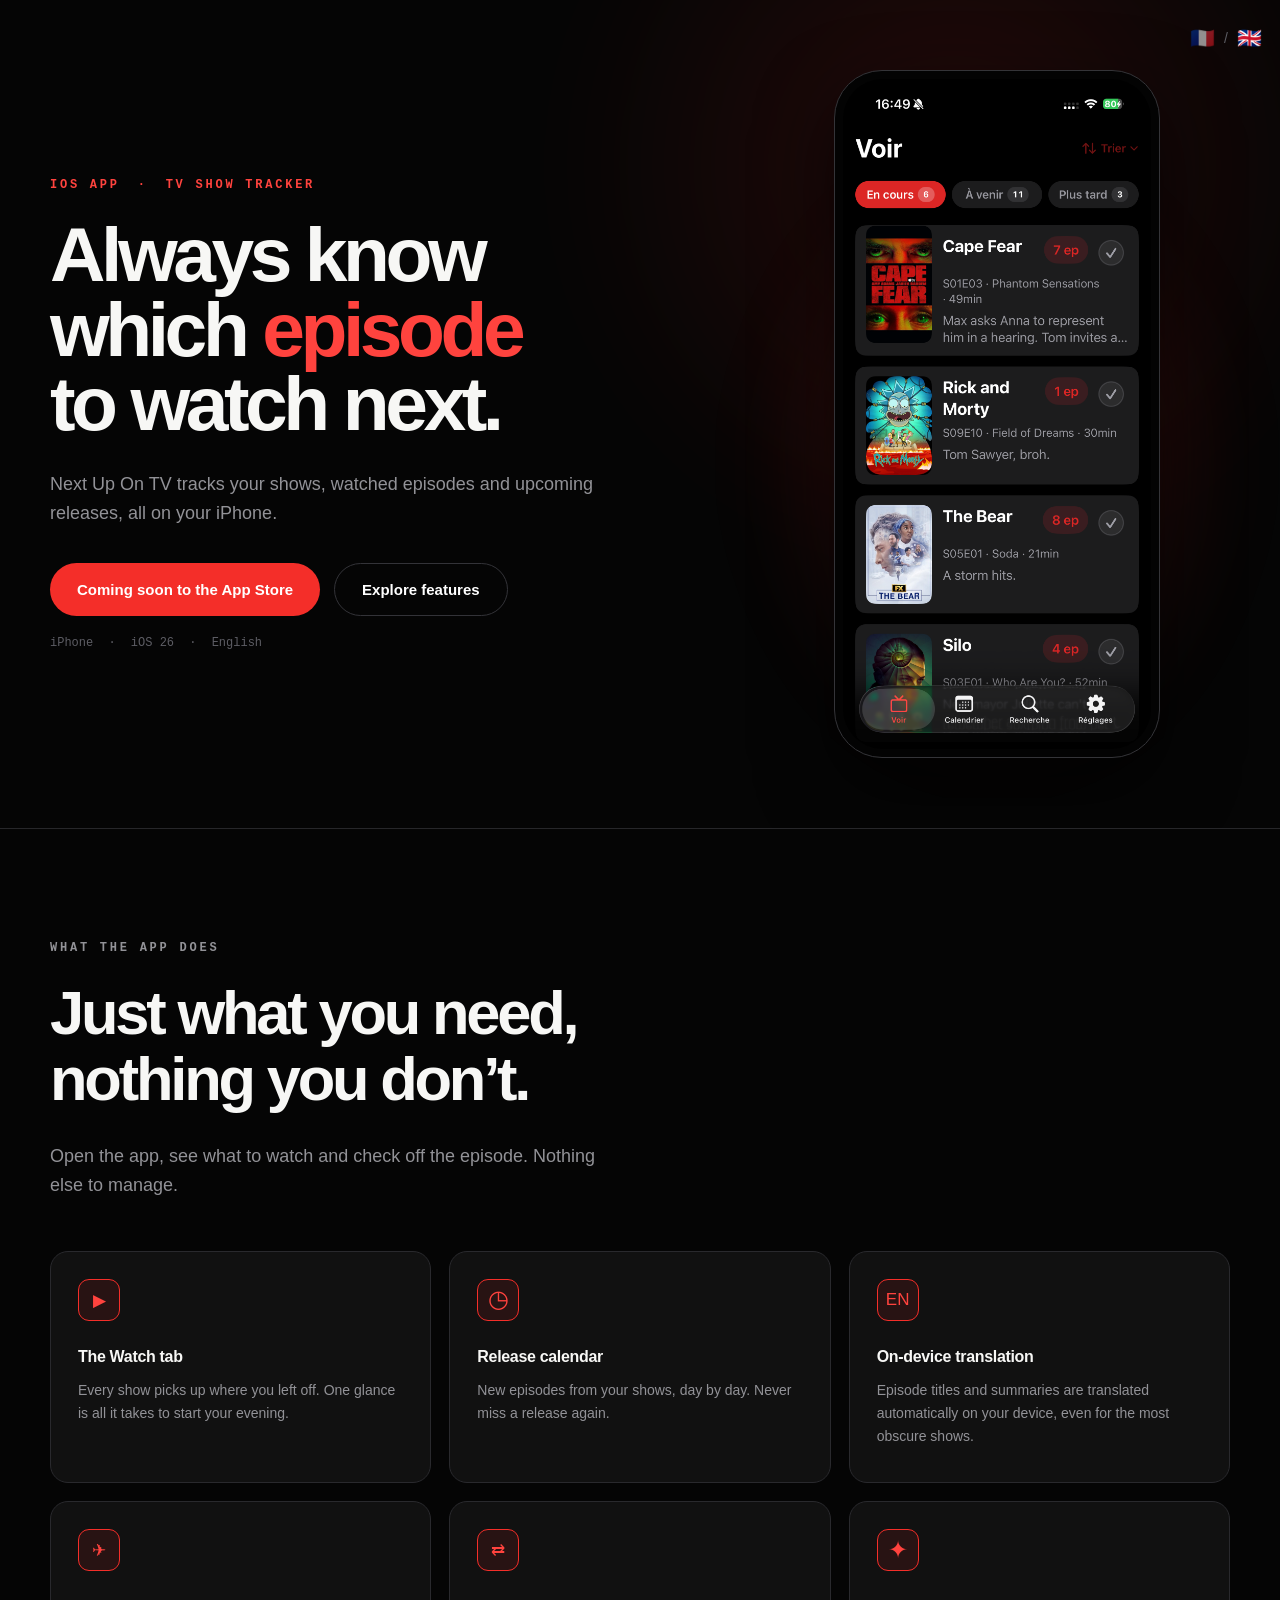
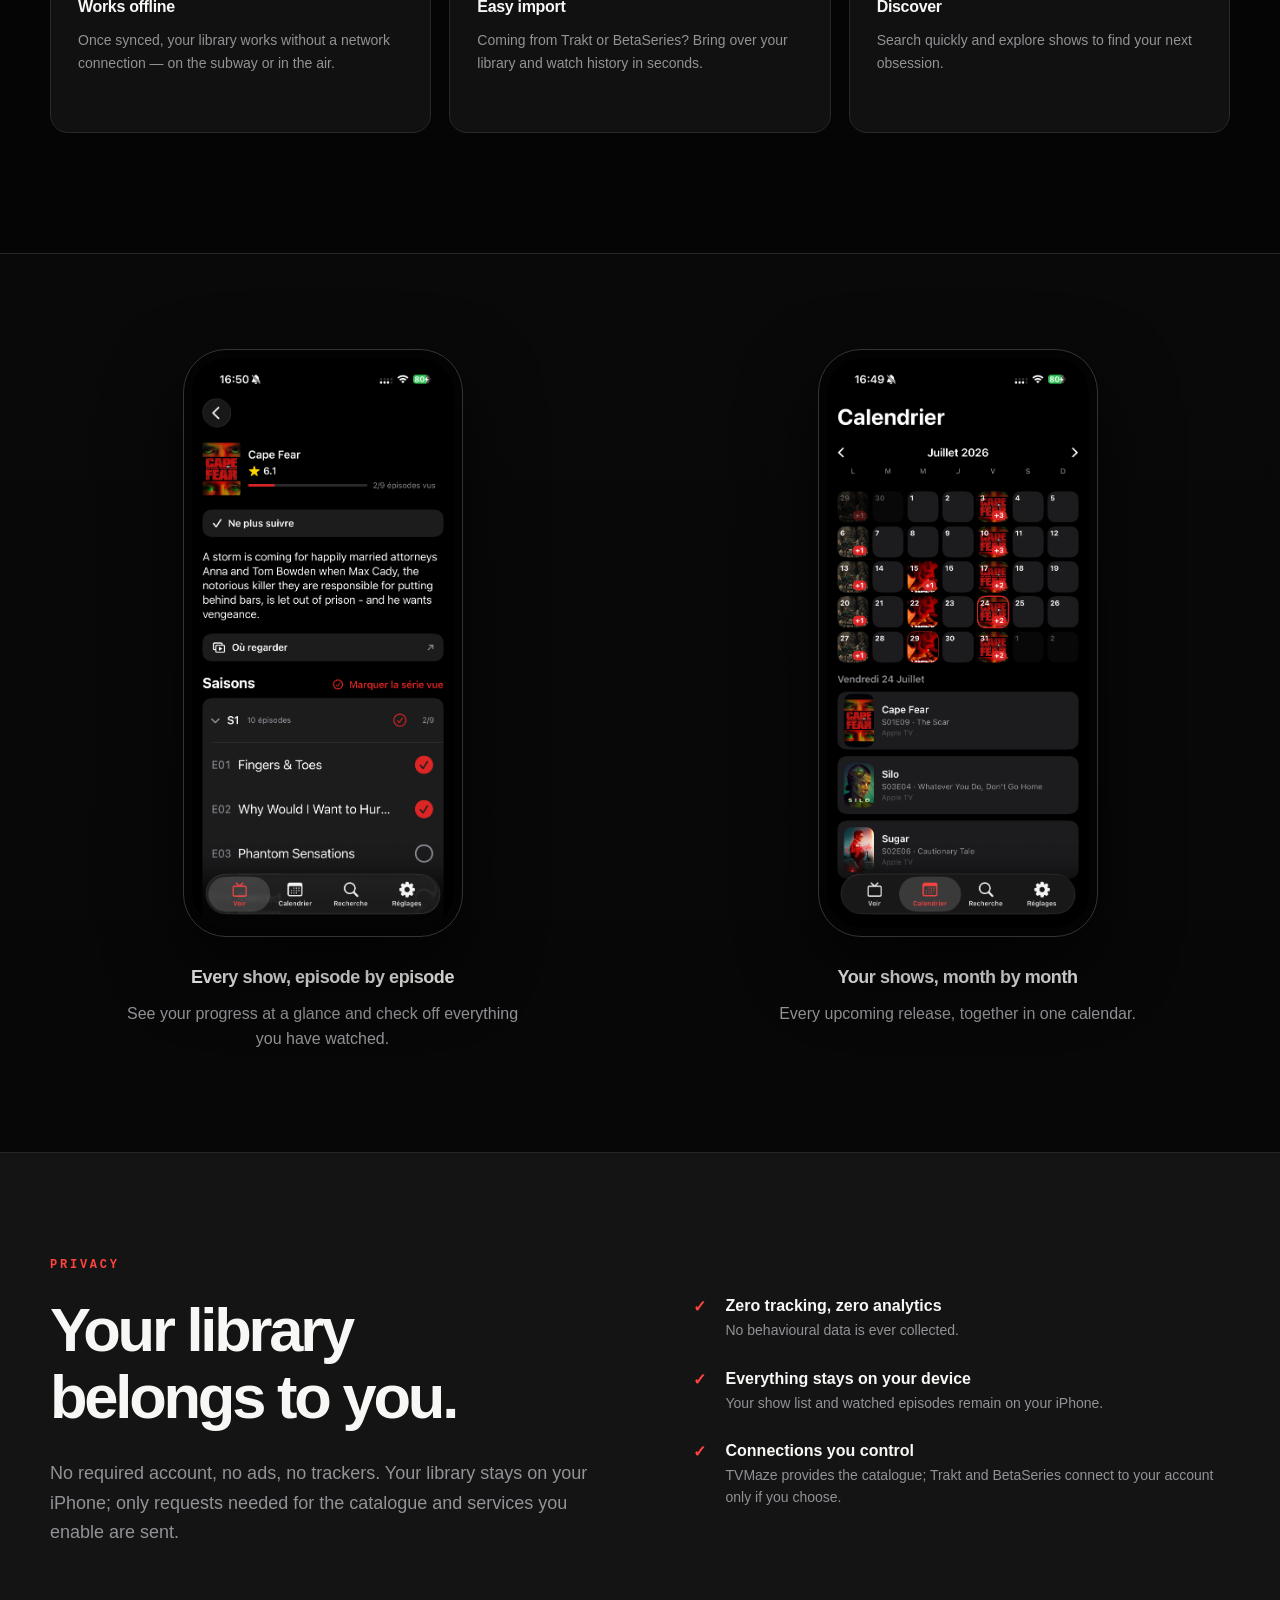
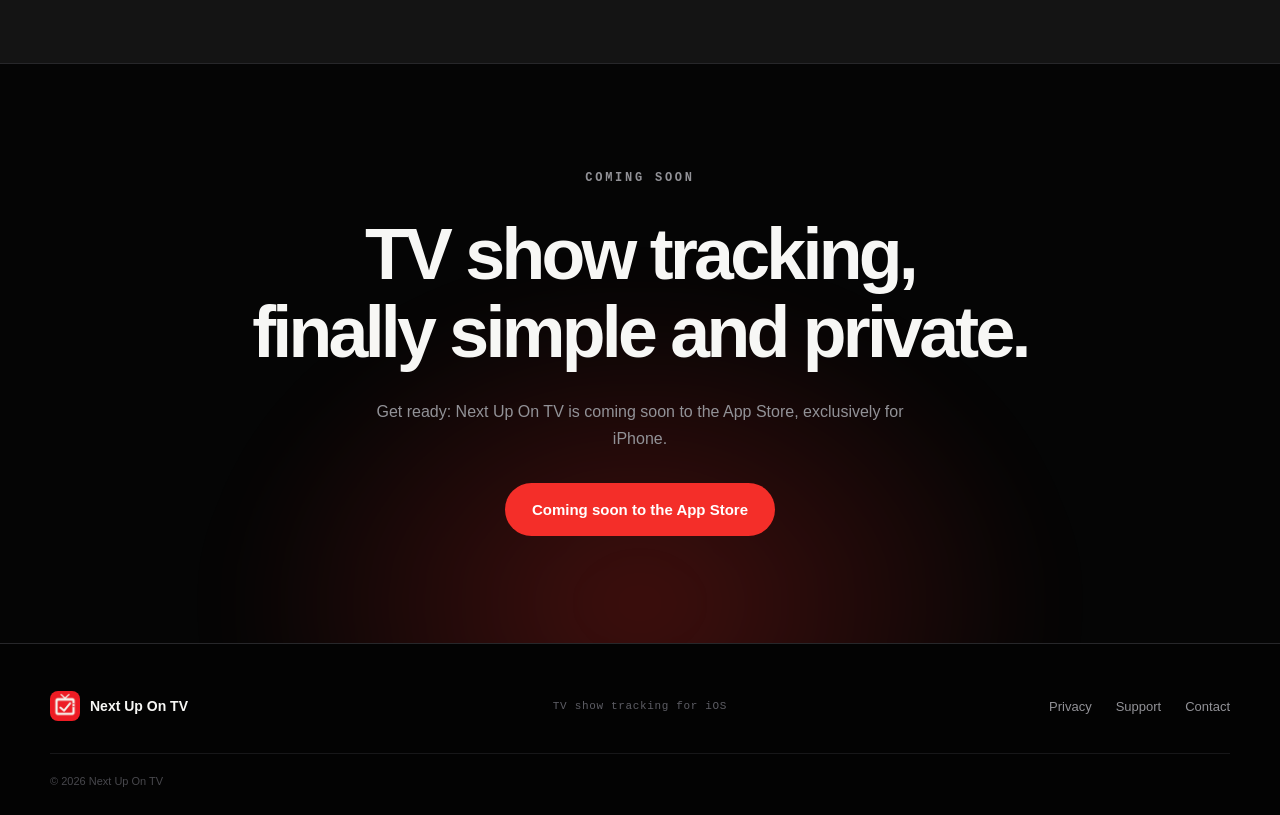
==== commit 74cbbeb5: "Mettre à jour la politique de confidentialité" ====
--- a/index.html
+++ b/index.html
@@ -120,12 +120,12 @@
           <div>
             <p class="kicker accent">VIE PRIVÉE</p>
             <h2>Votre bibliothèque<br />vous appartient.</h2>
-            <p class="section-intro">Pas de compte obligatoire, pas de pub, pas de tracker. Next Up On TV n’envoie rien nulle part, sauf si vous choisissez vous-même de vous connecter à Trakt ou BetaSeries.</p>
+            <p class="section-intro">Pas de compte obligatoire, pas de pub, pas de tracker. Votre bibliothèque reste sur votre iPhone&nbsp;; seules les requêtes nécessaires au catalogue et aux services que vous activez sont envoyées.</p>
           </div>
           <ul class="privacy-list">
             <li><span>✓</span><div><strong>Zéro tracking, zéro analytics</strong><p>Aucune donnée de comportement collectée, jamais.</p></div></li>
             <li><span>✓</span><div><strong>Tout vit sur l’appareil</strong><p>Votre liste de séries et vos épisodes vus restent sur votre iPhone.</p></div></li>
-            <li><span>✓</span><div><strong>Connexions optionnelles</strong><p>Trakt et BetaSeries seulement si vous le décidez, pour importer ou synchroniser.</p></div></li>
+            <li><span>✓</span><div><strong>Connexions maîtrisées</strong><p>TVMaze fournit le catalogue&nbsp;; Trakt et BetaSeries ne se connectent à votre compte que si vous le décidez.</p></div></li>
           </ul>
         </div>
       </section>
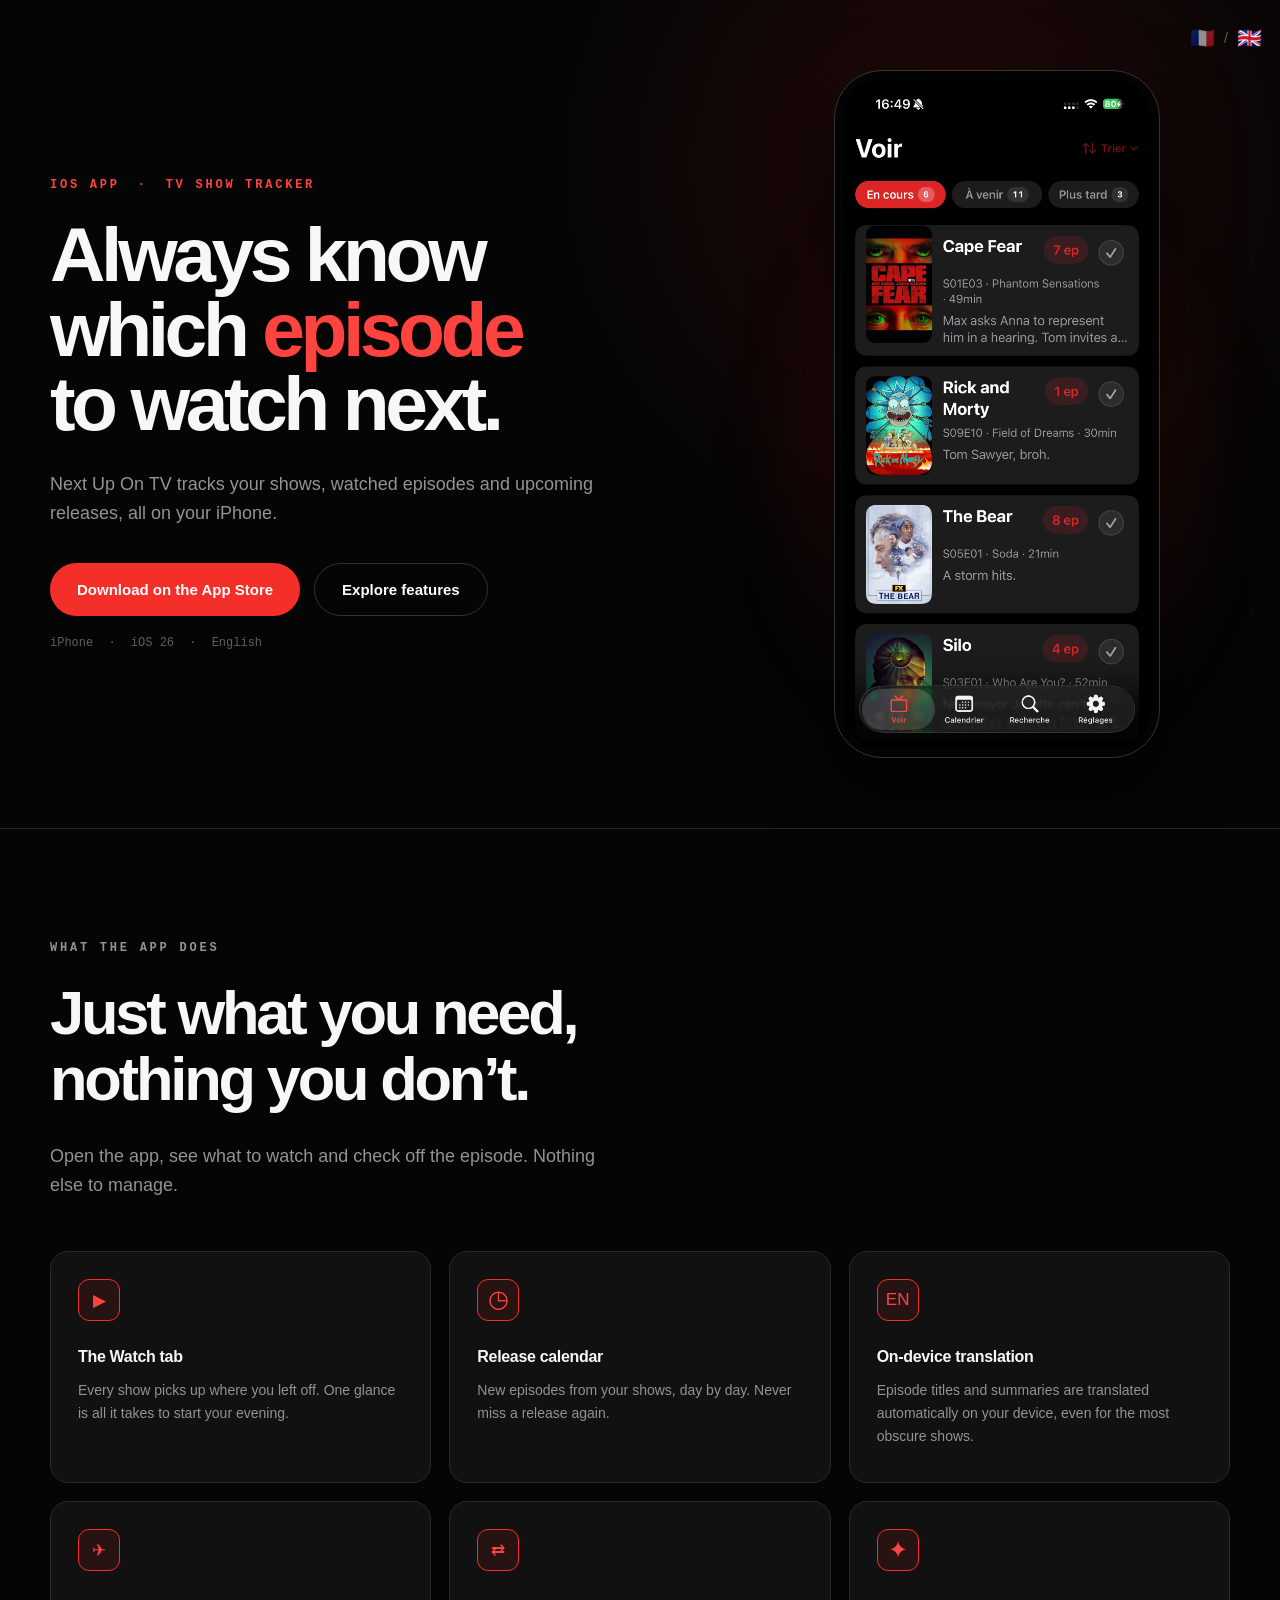
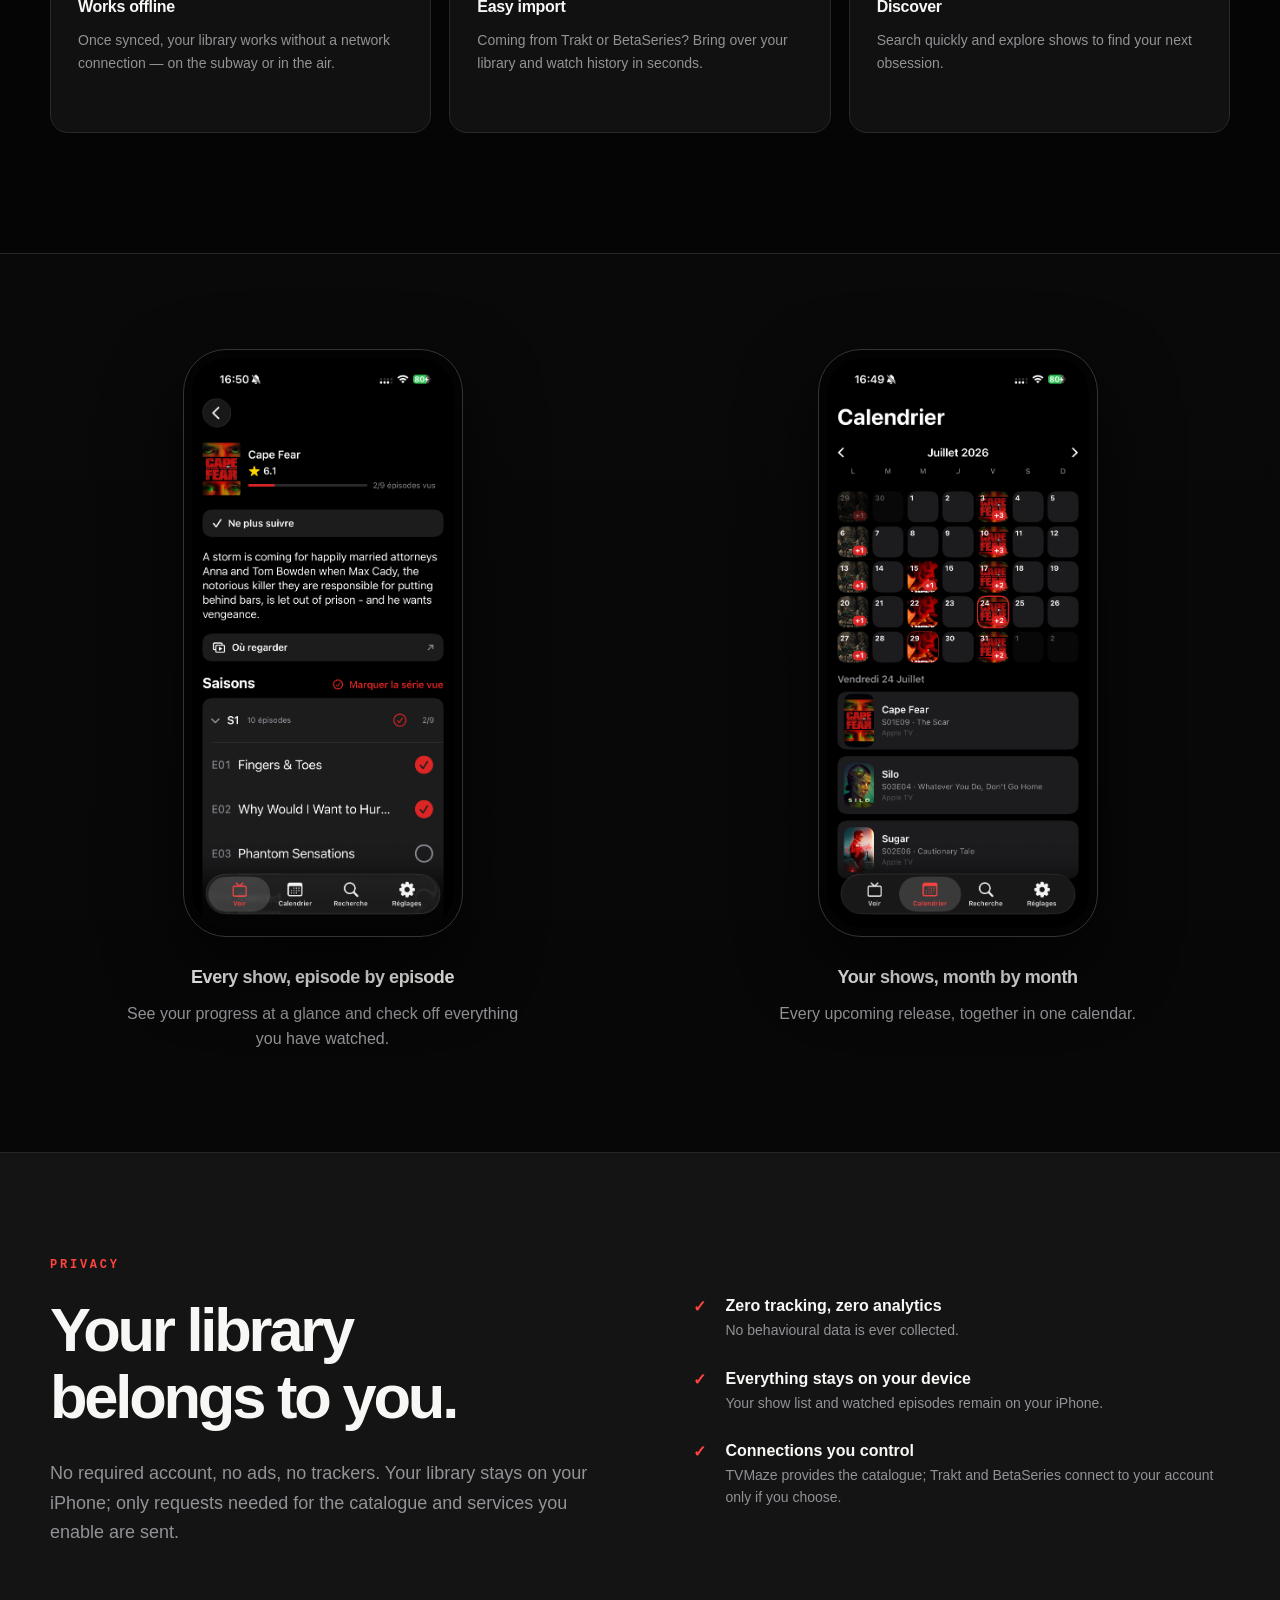
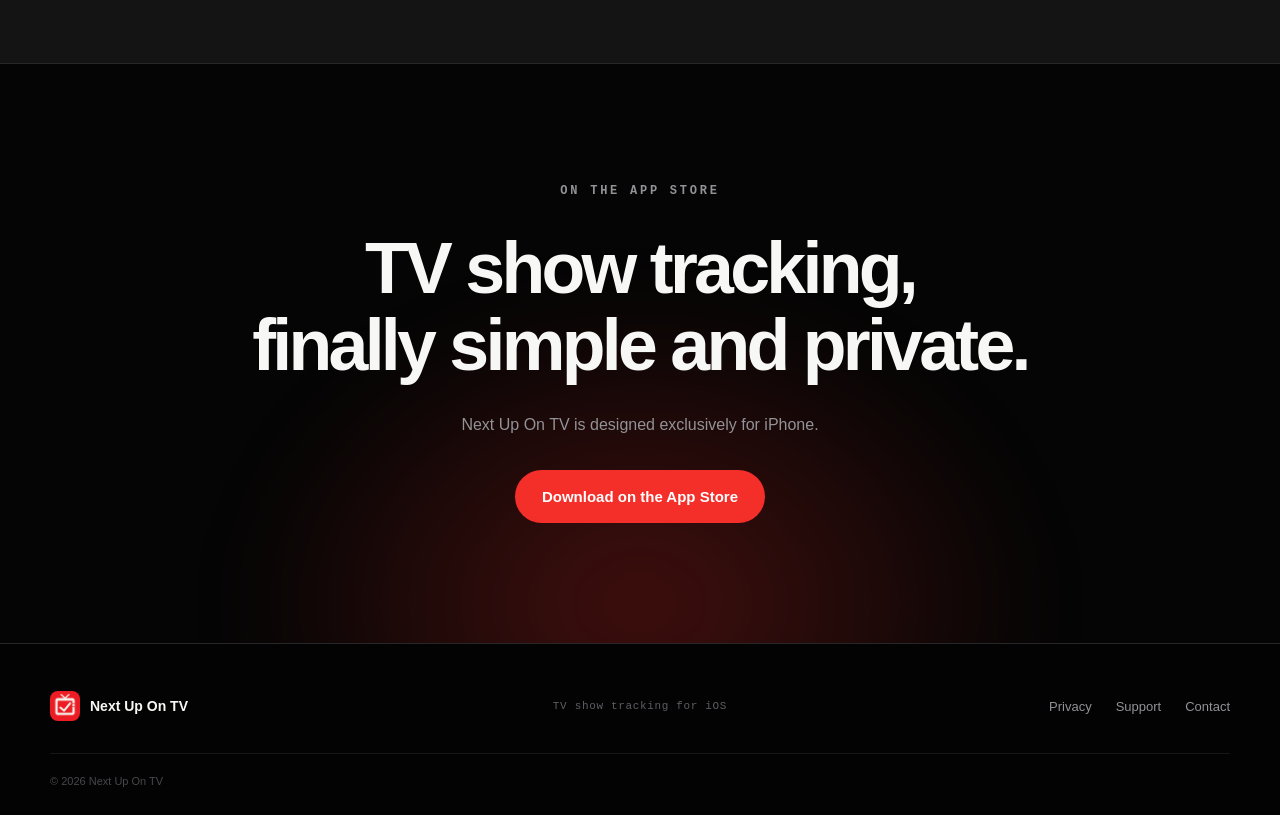
==== commit 8753c984: "Finalize App Store website copy" ====
--- a/index.html
+++ b/index.html
@@ -39,7 +39,7 @@
             <h1>Sachez toujours<br />quel <strong>épisode</strong><br />regarder ensuite.</h1>
             <p class="lead">Next Up On TV suit vos séries, vos épisodes vus et les prochaines sorties, le tout sur votre iPhone.</p>
             <div class="hero-actions">
-              <a class="button primary" href="#disponibilite">Bientôt sur l’App Store</a>
+              <span class="button primary">Télécharger sur l’App Store</span>
               <a class="button secondary" href="#fonctionnalites">Voir les fonctions</a>
             </div>
             <p class="meta">iPhone <span>·</span> iOS 26 <span>·</span> Français</p>
@@ -133,10 +133,10 @@
       <section id="disponibilite" class="cta section-border">
         <div class="cta-glow"></div>
         <div class="container cta-inner">
-          <p class="kicker">BIENTÔT DISPONIBLE</p>
+          <p class="kicker">SUR L’APP STORE</p>
           <h2>Le suivi de séries,<br />enfin simple et privé.</h2>
-          <p>Préparez-vous&nbsp;: Next Up On TV arrive bientôt sur l’App Store, iPhone uniquement.</p>
-          <span class="button primary">Bientôt sur l’App Store</span>
+          <p>Next Up On TV est conçue exclusivement pour iPhone.</p>
+          <span class="button primary">Télécharger sur l’App Store</span>
         </div>
       </section>
     </main>
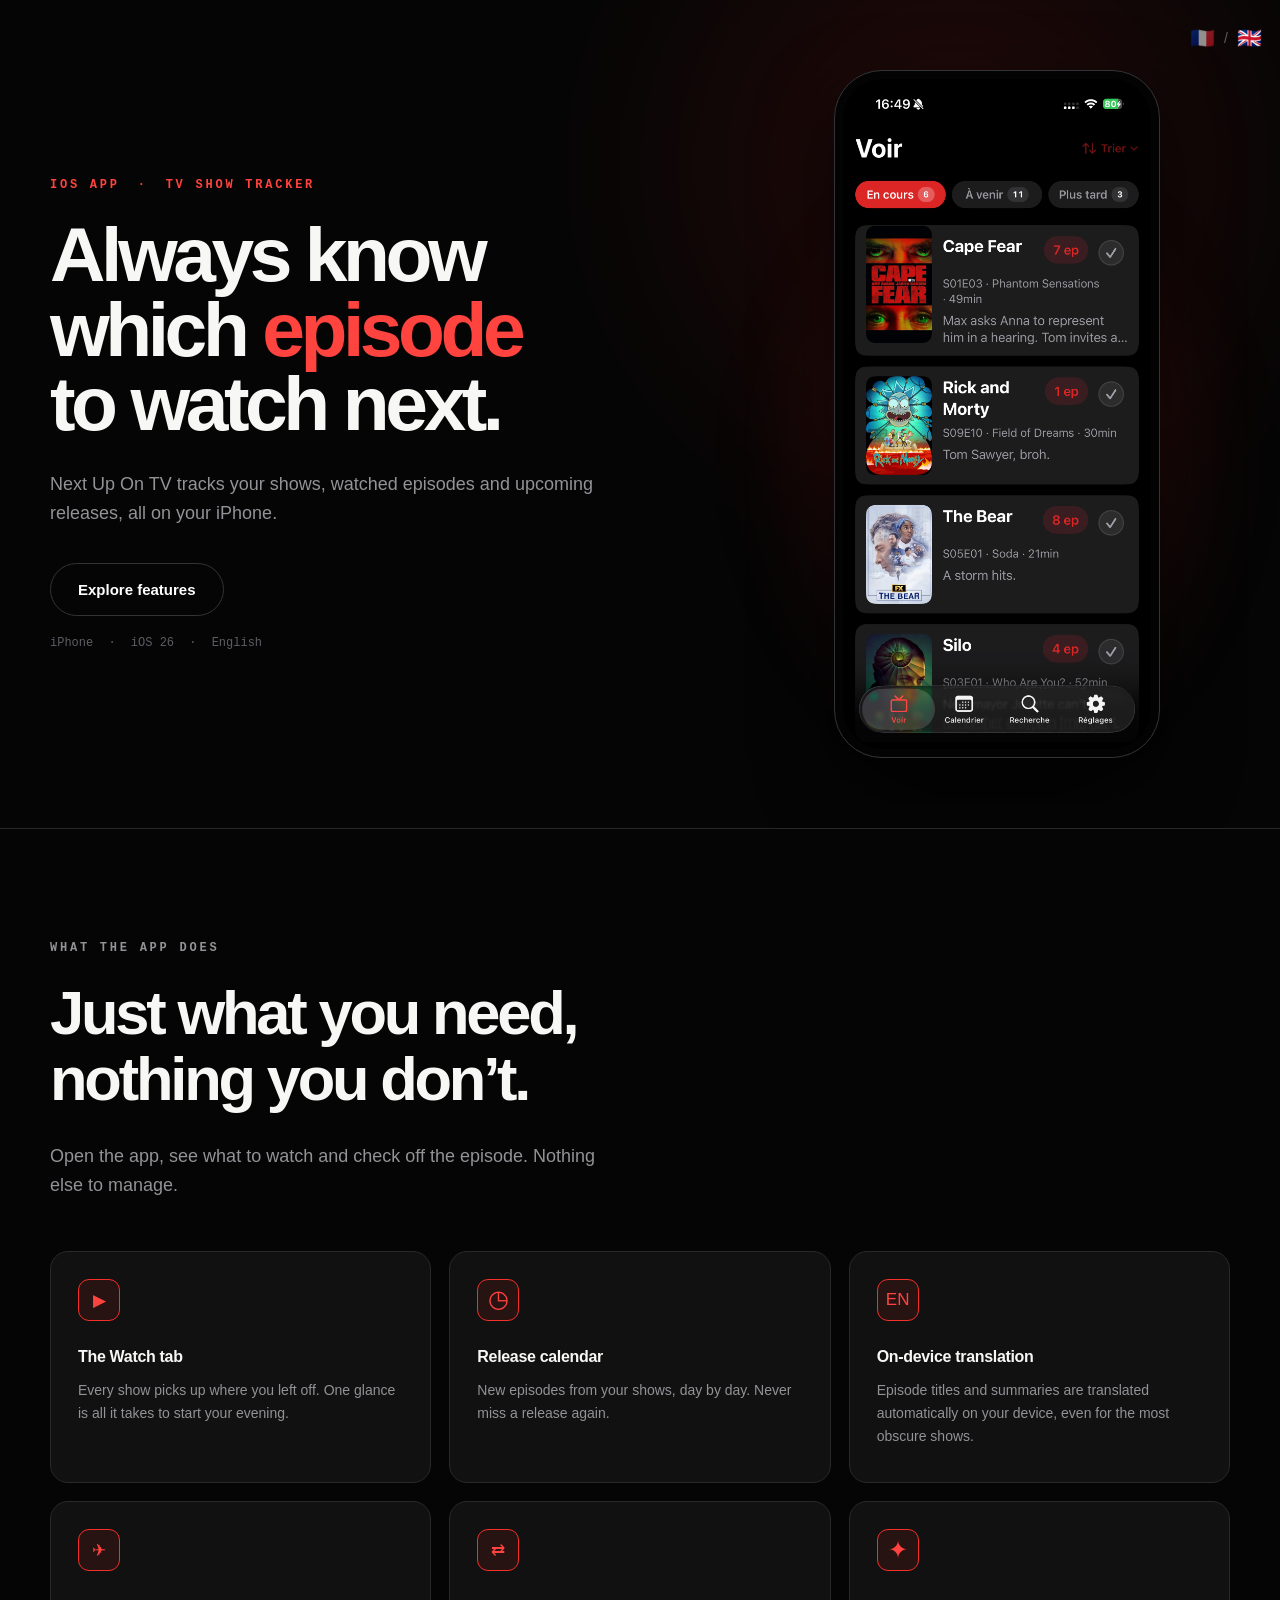
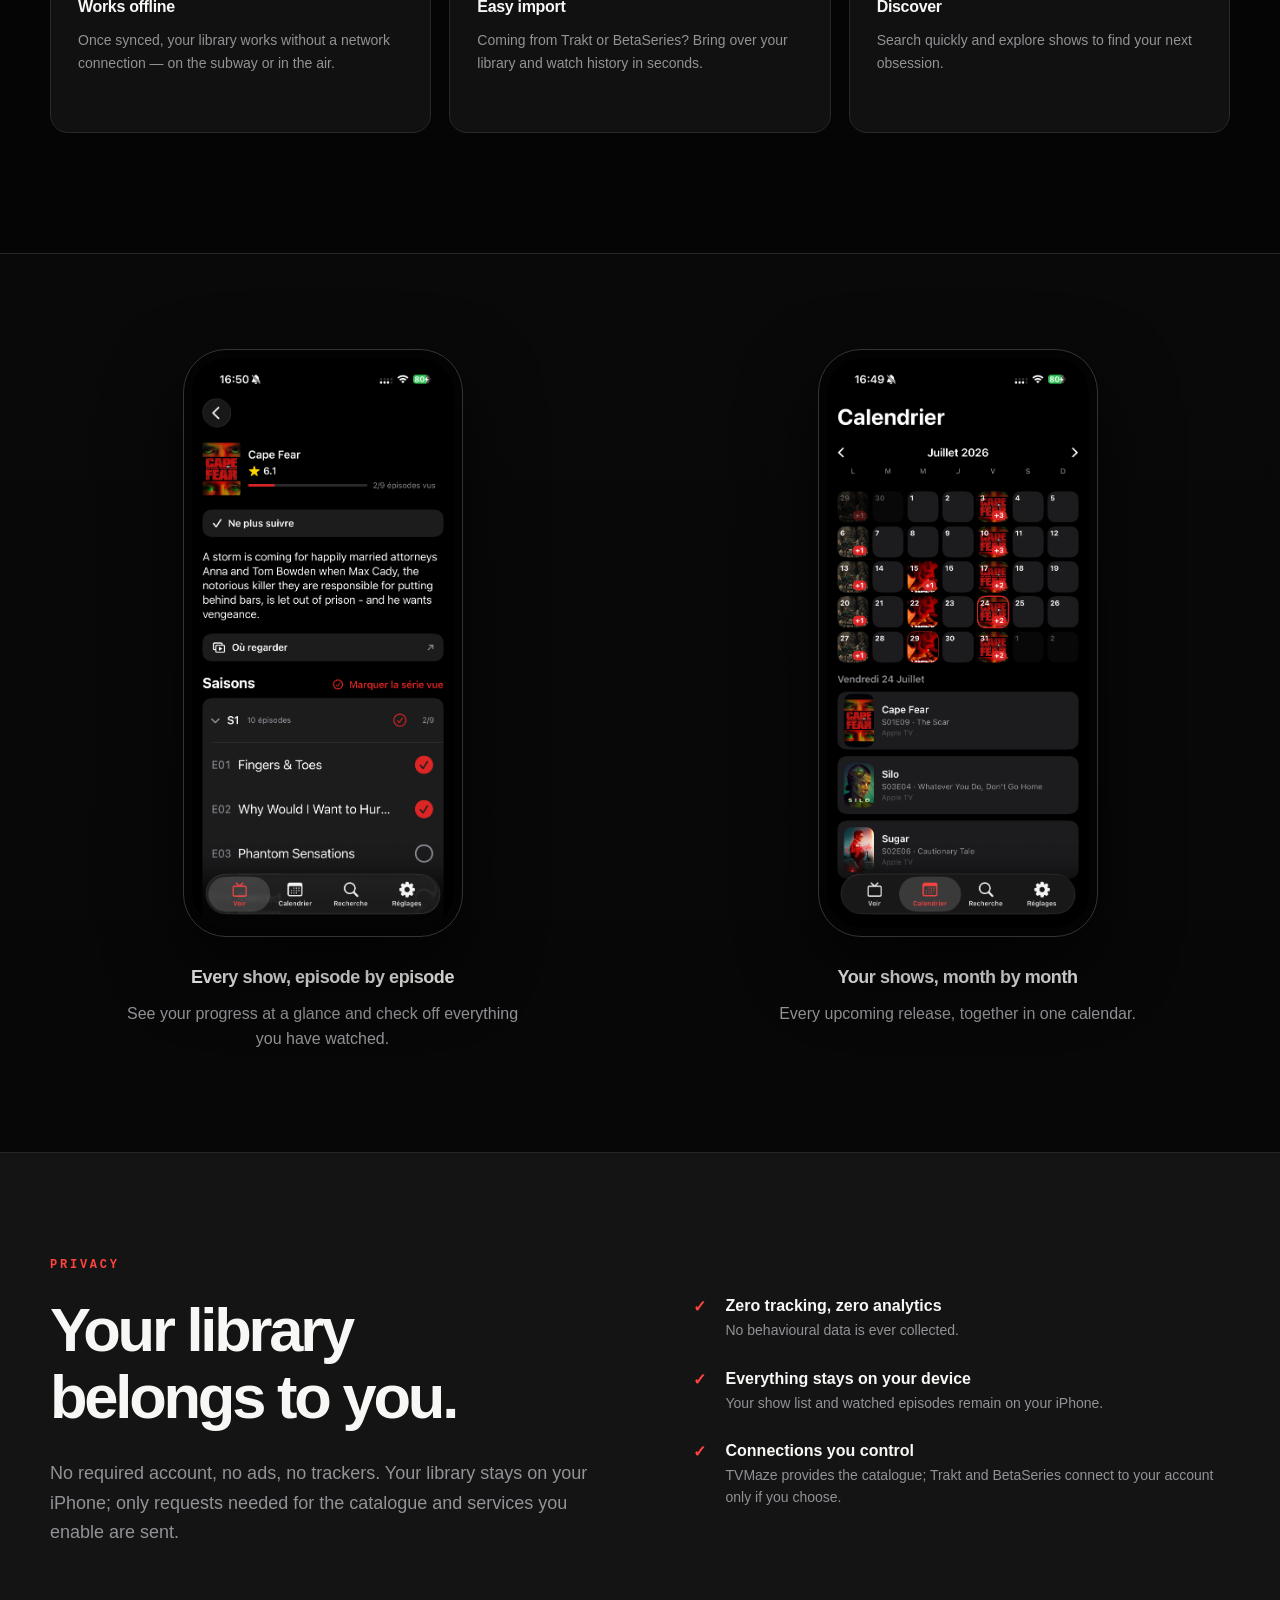
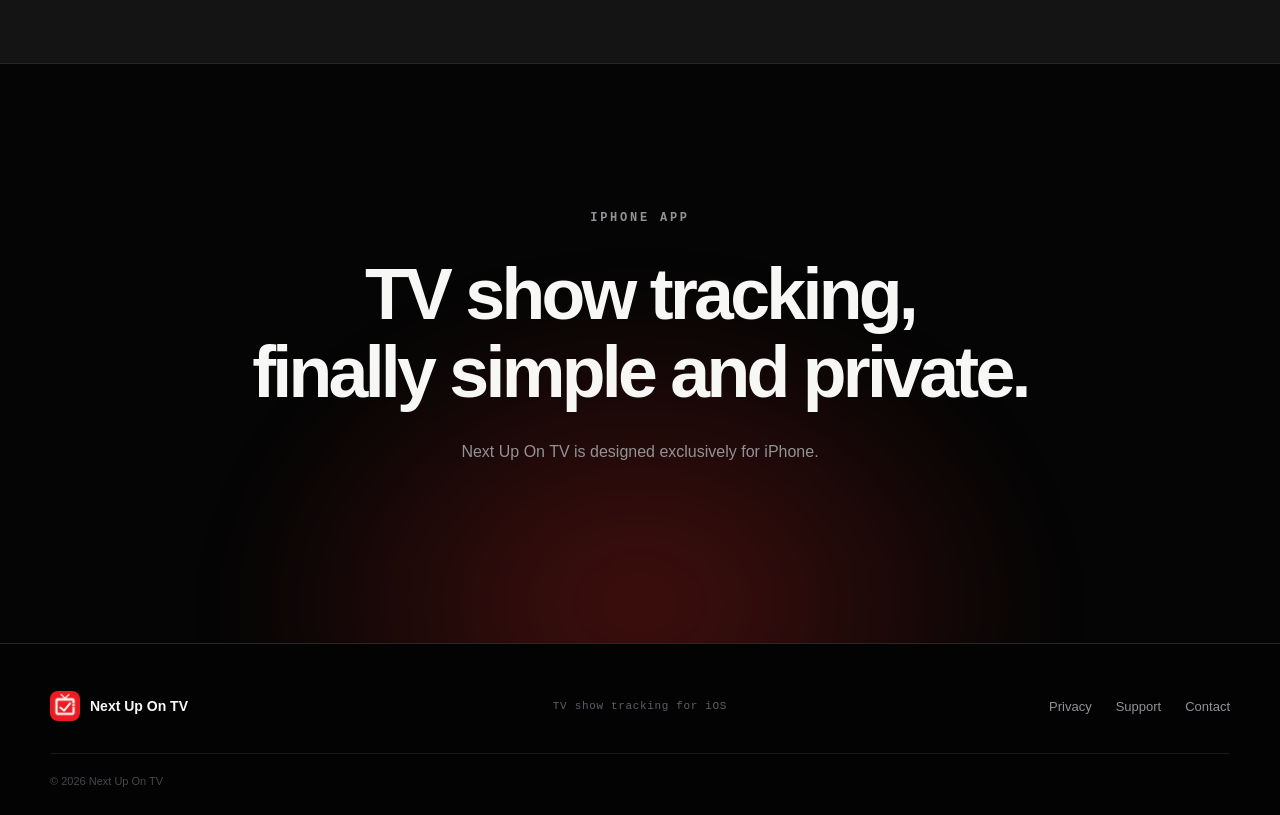
==== commit d93f5d49: "Hide App Store buttons until release" ====
--- a/index.html
+++ b/index.html
@@ -39,7 +39,6 @@
             <h1>Sachez toujours<br />quel <strong>épisode</strong><br />regarder ensuite.</h1>
             <p class="lead">Next Up On TV suit vos séries, vos épisodes vus et les prochaines sorties, le tout sur votre iPhone.</p>
             <div class="hero-actions">
-              <span class="button primary">Télécharger sur l’App Store</span>
               <a class="button secondary" href="#fonctionnalites">Voir les fonctions</a>
             </div>
             <p class="meta">iPhone <span>·</span> iOS 26 <span>·</span> Français</p>
@@ -133,10 +132,9 @@
       <section id="disponibilite" class="cta section-border">
         <div class="cta-glow"></div>
         <div class="container cta-inner">
-          <p class="kicker">SUR L’APP STORE</p>
+          <p class="kicker">APPLICATION IPHONE</p>
           <h2>Le suivi de séries,<br />enfin simple et privé.</h2>
           <p>Next Up On TV est conçue exclusivement pour iPhone.</p>
-          <span class="button primary">Télécharger sur l’App Store</span>
         </div>
       </section>
     </main>
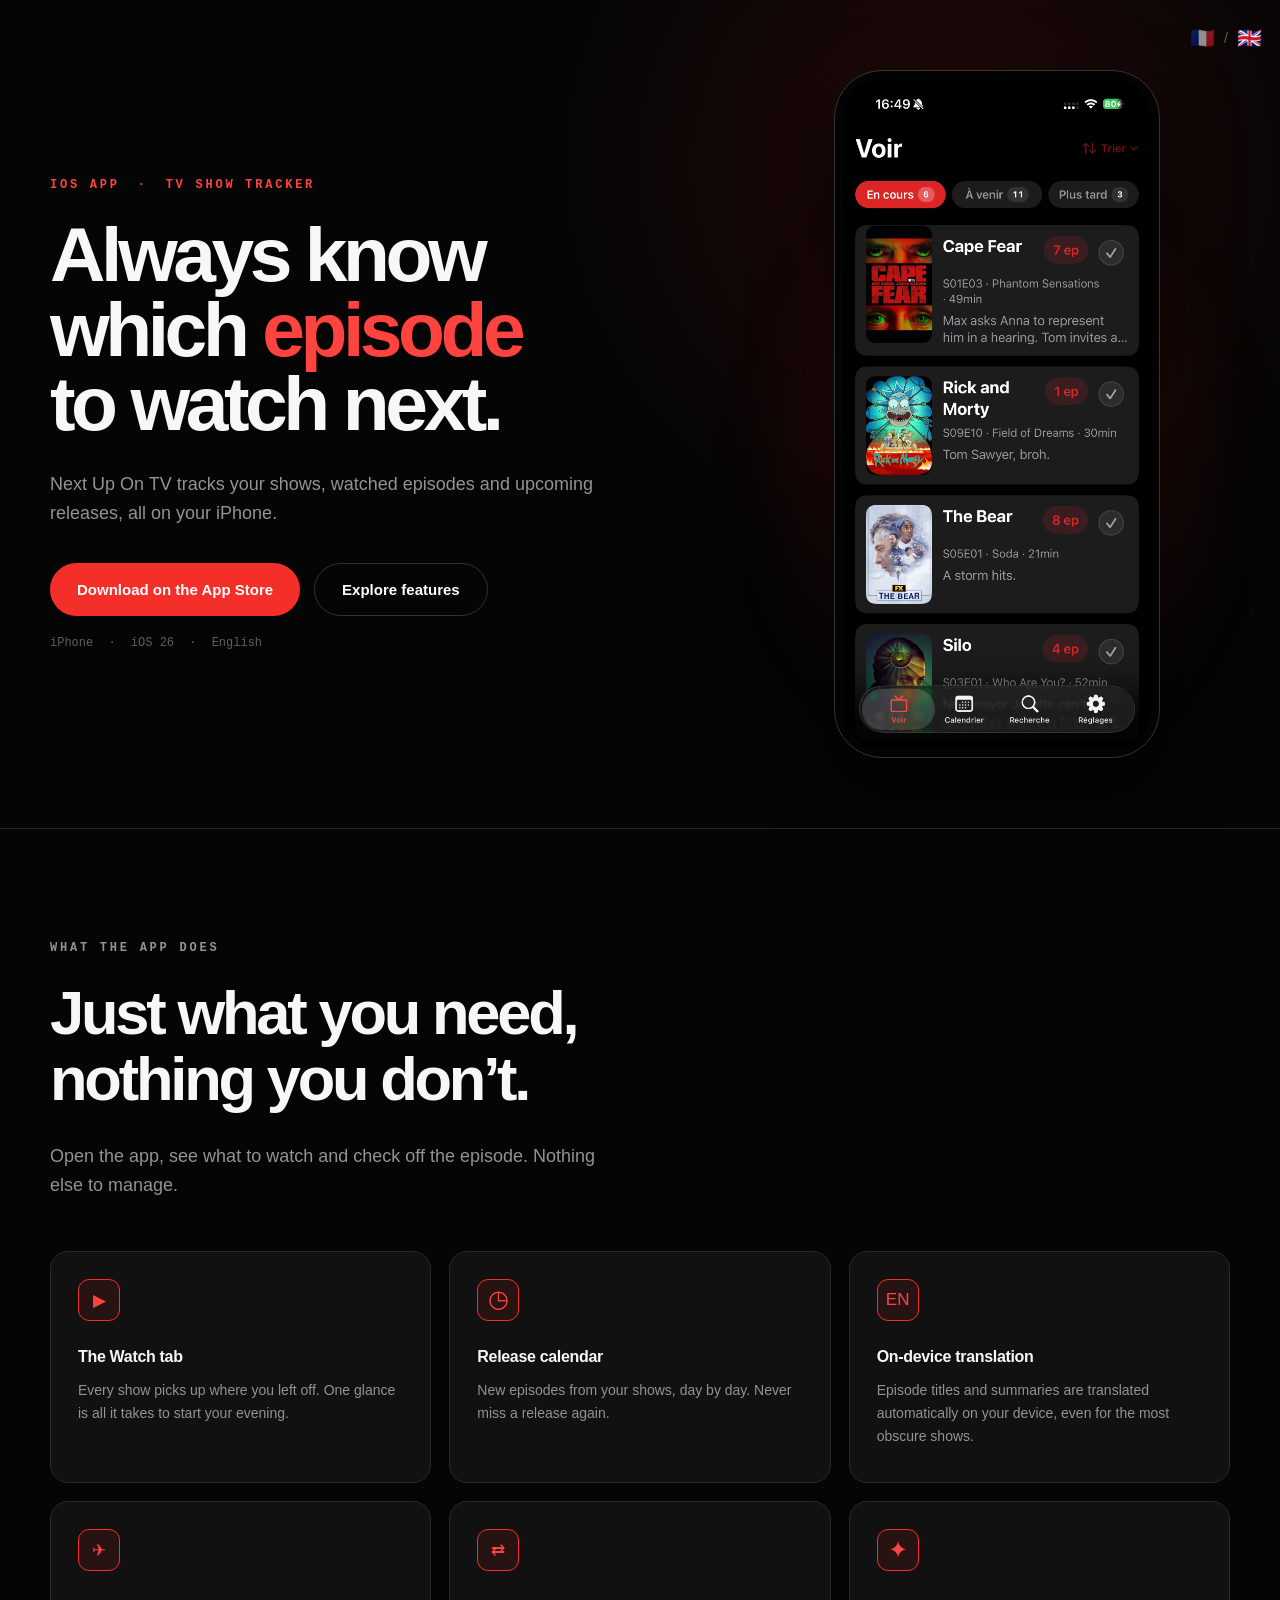
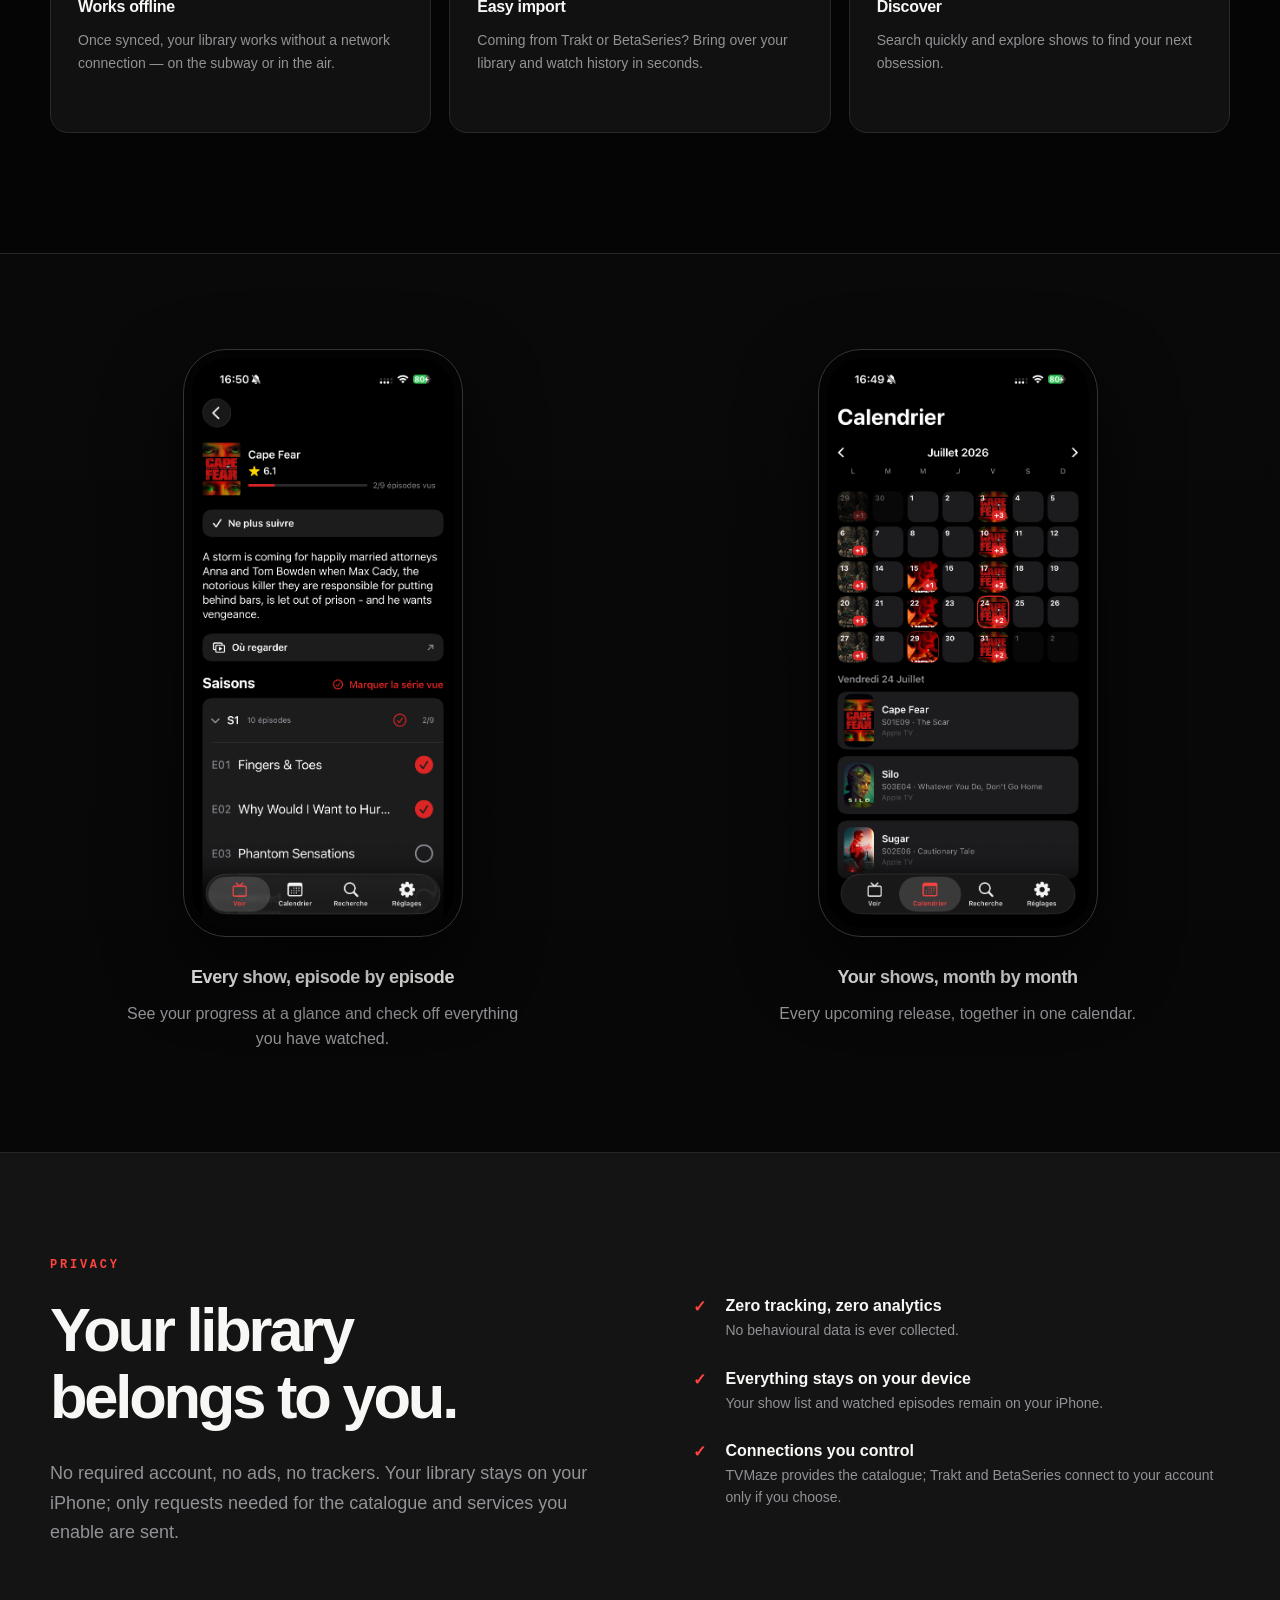
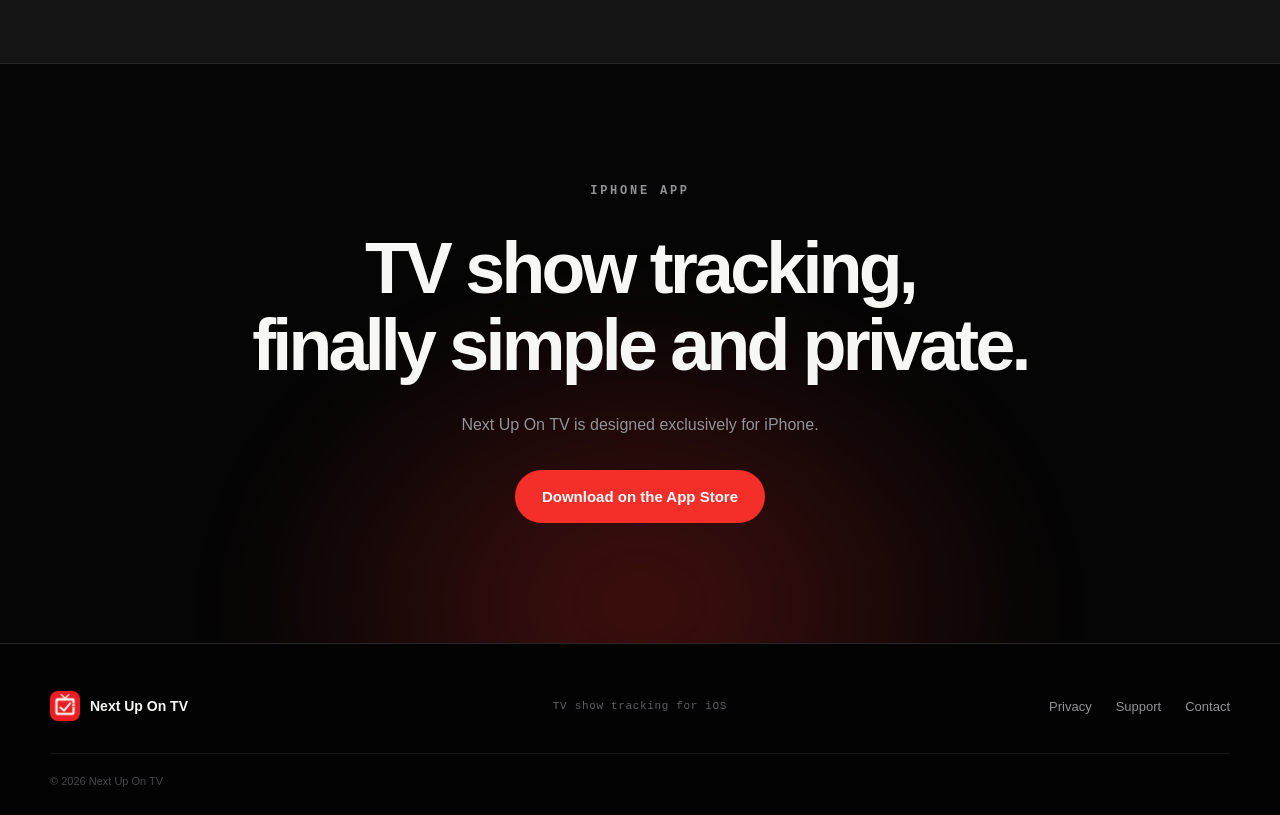
==== commit 61dd173c: "Add App Store download links Co-Authored-By: Claude Opus 5 <noreply@anthropic.com> Claude-Session: h" ====
--- a/index.html
+++ b/index.html
@@ -39,6 +39,7 @@
             <h1>Sachez toujours<br />quel <strong>épisode</strong><br />regarder ensuite.</h1>
             <p class="lead">Next Up On TV suit vos séries, vos épisodes vus et les prochaines sorties, le tout sur votre iPhone.</p>
             <div class="hero-actions">
+              <a class="button primary" href="https://apps.apple.com/fr/app/next-up-on-tv/id6789129002" rel="noopener noreferrer">Télécharger sur l’App Store</a>
               <a class="button secondary" href="#fonctionnalites">Voir les fonctions</a>
             </div>
             <p class="meta">iPhone <span>·</span> iOS 26 <span>·</span> Français</p>
@@ -135,6 +136,7 @@
           <p class="kicker">APPLICATION IPHONE</p>
           <h2>Le suivi de séries,<br />enfin simple et privé.</h2>
           <p>Next Up On TV est conçue exclusivement pour iPhone.</p>
+          <a class="button primary" href="https://apps.apple.com/fr/app/next-up-on-tv/id6789129002" rel="noopener noreferrer">Télécharger sur l’App Store</a>
         </div>
       </section>
     </main>
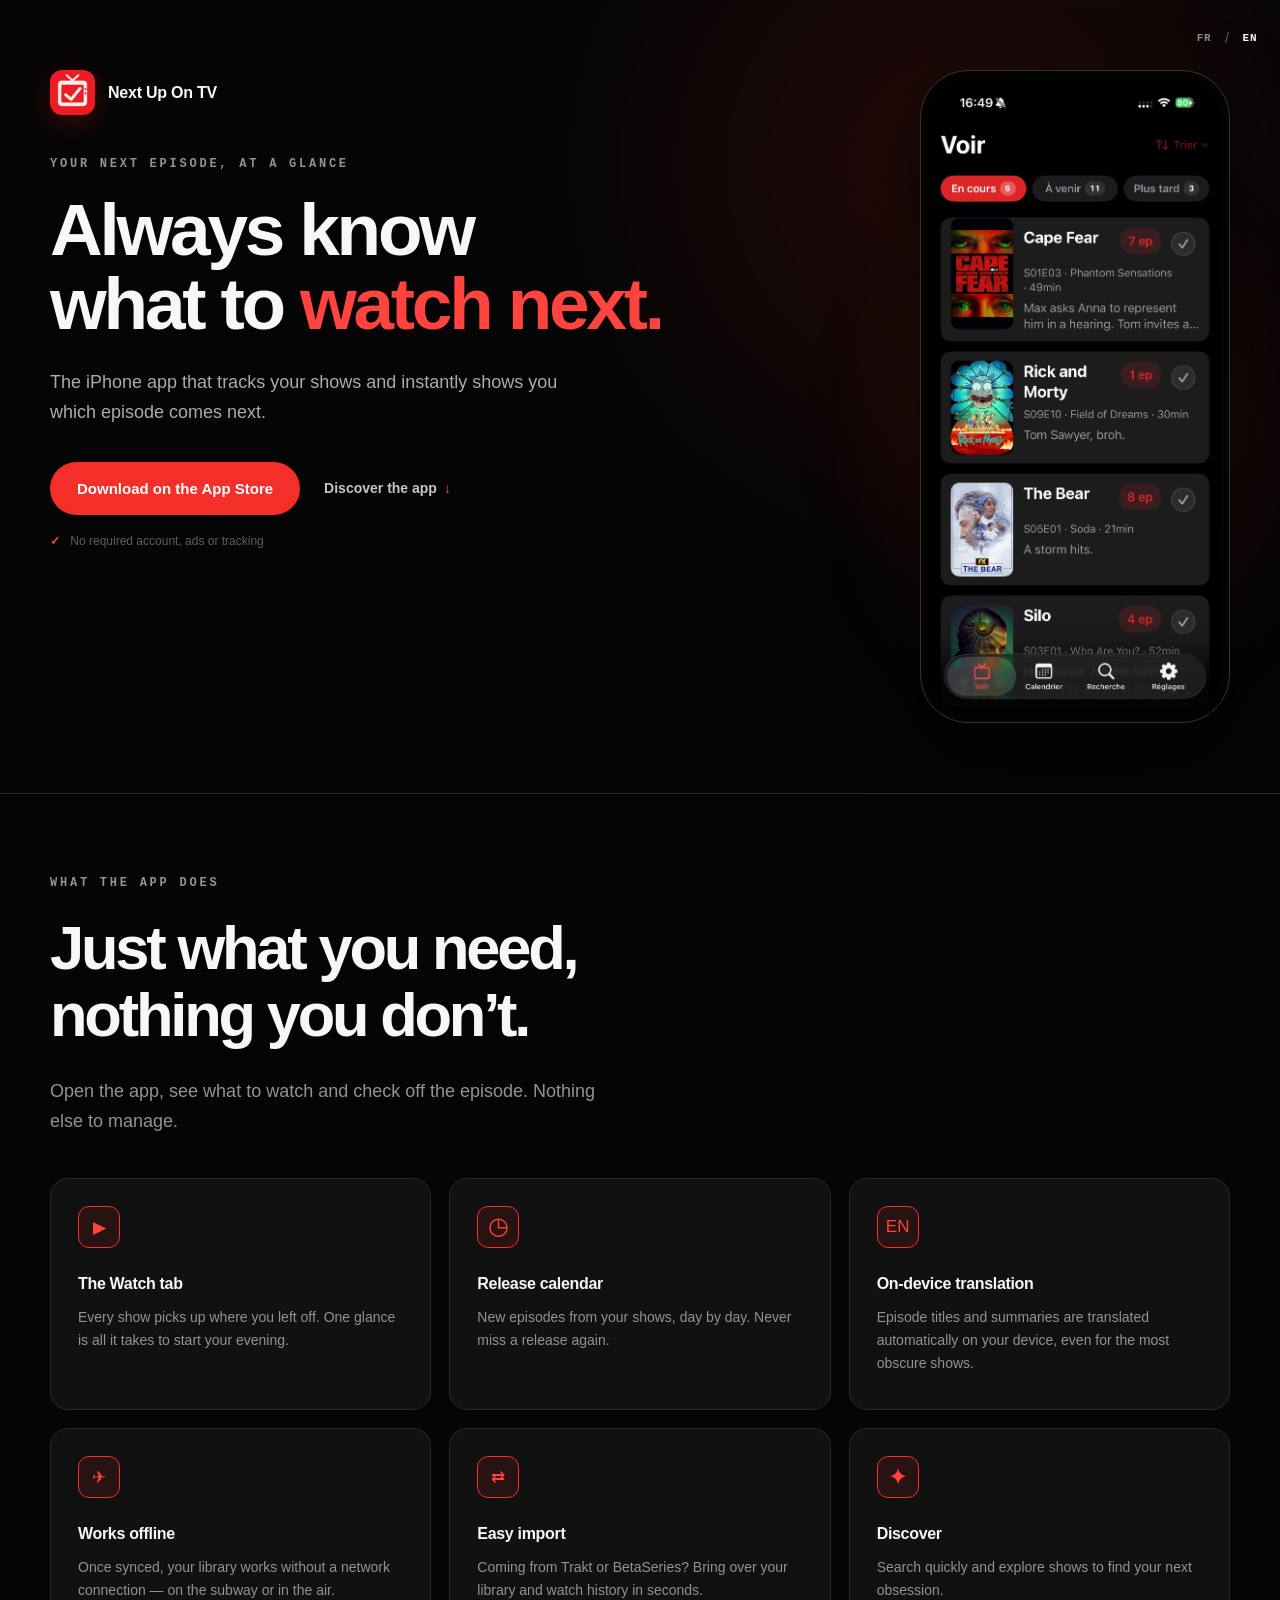
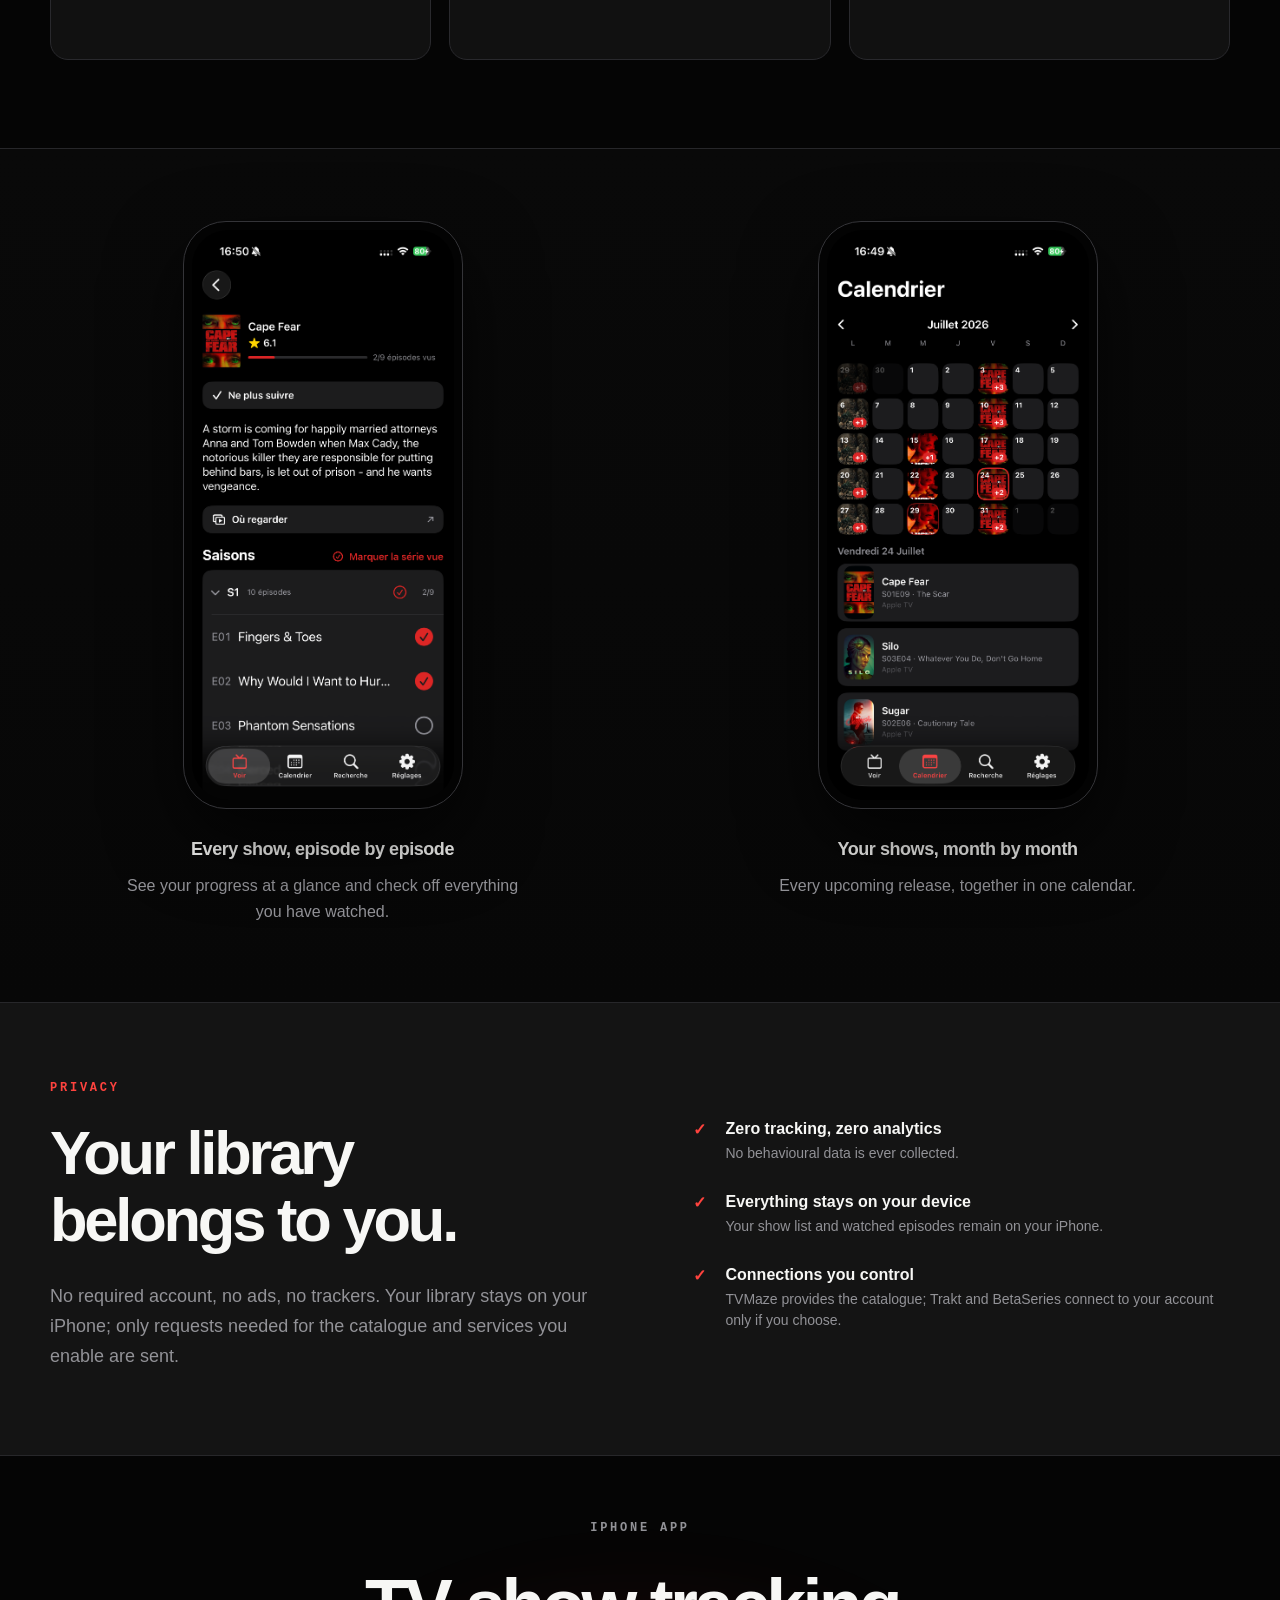
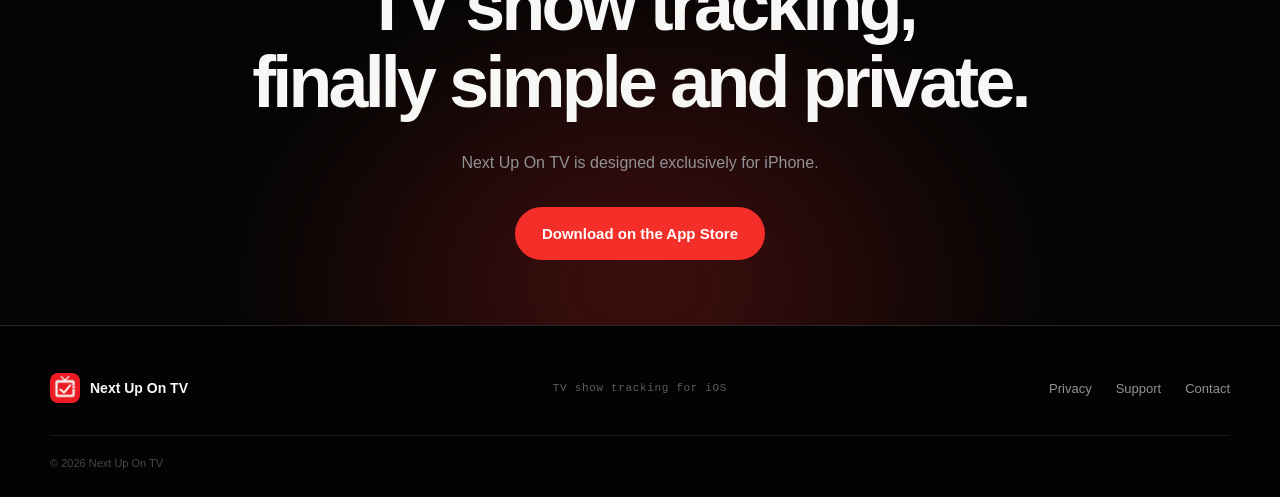
==== commit caf50a19: "Improve homepage hierarchy and spacing" ====
--- a/index.html
+++ b/index.html
@@ -5,7 +5,7 @@
     <meta name="viewport" content="width=device-width, initial-scale=1" />
     <meta name="description" content="Next Up On TV suit vos séries, vos épisodes vus et les prochaines sorties — sans compte, sans publicité et sans tracking." />
     <meta name="theme-color" content="#050505" />
-    <meta property="og:title" content="Next Up On TV — Sachez toujours quel épisode regarder ensuite." />
+    <meta property="og:title" content="Next Up On TV — Reprenez toujours au bon épisode." />
     <meta property="og:description" content="Le suivi de séries, enfin simple et privé." />
     <meta property="og:type" content="website" />
     <meta property="og:url" content="https://nextupontv.app/" />
@@ -13,7 +13,7 @@
     <meta property="og:image:width" content="1731" />
     <meta property="og:image:height" content="909" />
     <meta name="twitter:card" content="summary_large_image" />
-    <meta name="twitter:title" content="Next Up On TV — Sachez toujours quel épisode regarder ensuite." />
+    <meta name="twitter:title" content="Next Up On TV — Reprenez toujours au bon épisode." />
     <meta name="twitter:description" content="Le suivi de séries, enfin simple et privé." />
     <meta name="twitter:image" content="https://nextupontv.app/assets/og.png" />
     <link rel="alternate" hreflang="fr" href="https://nextupontv.app/" />
@@ -29,20 +29,24 @@
     <main id="contenu">
       <section class="hero">
         <nav class="language-switcher" aria-label="Choisir la langue">
-          <a href="index.html" hreflang="fr" data-language="fr" aria-label="Français" aria-current="page"><span aria-hidden="true">🇫🇷</span></a>
+          <a href="index.html" hreflang="fr" data-language="fr" aria-label="Français" aria-current="page"><span aria-hidden="true">FR</span></a>
           <span class="language-separator" aria-hidden="true">/</span>
-          <a href="en/index.html" hreflang="en" data-language="en" data-auto-language-target aria-label="English"><span aria-hidden="true">🇬🇧</span></a>
+          <a href="en/index.html" hreflang="en" data-language="en" data-auto-language-target aria-label="English"><span aria-hidden="true">EN</span></a>
         </nav>
         <div class="container hero-grid">
           <div class="hero-copy">
-            <p class="kicker accent">APP IOS <span>·</span> SUIVI DE SÉRIES</p>
-            <h1>Sachez toujours<br />quel <strong>épisode</strong><br />regarder ensuite.</h1>
-            <p class="lead">Next Up On TV suit vos séries, vos épisodes vus et les prochaines sorties, le tout sur votre iPhone.</p>
+            <a class="hero-brand" href="index.html" aria-label="Next Up On TV — accueil">
+              <img src="assets/app-icon.png" alt="" />
+              <span>Next Up On TV</span>
+            </a>
+            <p class="kicker hero-kicker">VOTRE PROCHAIN ÉPISODE, SANS CHERCHER</p>
+            <h1>Reprenez toujours<br />au <strong>bon épisode.</strong></h1>
+            <p class="lead">L’app iPhone qui suit vos séries et vous montre immédiatement quoi regarder ensuite.</p>
             <div class="hero-actions">
               <a class="button primary" href="https://apps.apple.com/fr/app/next-up-on-tv/id6789129002" rel="noopener noreferrer">Télécharger sur l’App Store</a>
-              <a class="button secondary" href="#fonctionnalites">Voir les fonctions</a>
+              <a class="hero-text-link" href="#fonctionnalites">Découvrir l’app <span aria-hidden="true">↓</span></a>
             </div>
-            <p class="meta">iPhone <span>·</span> iOS 26 <span>·</span> Français</p>
+            <p class="hero-trust"><span aria-hidden="true">✓</span> Sans compte obligatoire, publicité ni tracking</p>
           </div>
           <div class="hero-device device-glow">
             <div class="device">
--- a/assets/styles.css
+++ b/assets/styles.css
@@ -71,7 +71,8 @@
   justify-content: center;
   opacity: .55;
   border-radius: 7px;
-  font-size: 20px;
+  font: 700 11px/1 ui-monospace, SFMono-Regular, Menlo, monospace;
+  letter-spacing: .08em;
 }
 .language-switcher a:hover, .language-switcher a[aria-current="page"] { opacity: 1; }
 .language-separator { color: var(--muted-dark); font-size: 14px; }
@@ -101,20 +102,42 @@
 .hero-grid {
   position: relative;
   z-index: 1;
-  min-height: 790px;
+  min-height: 720px;
   padding: 70px 0;
   display: grid;
-  grid-template-columns: 1.16fr .84fr;
-  align-items: center;
-  gap: 70px;
-}
-.hero-copy { padding: 40px 0; }
+  grid-template-columns: minmax(0, 1fr) 360px;
+  align-items: center;
+  gap: 100px;
+}
+.hero-copy {
+  align-self: start;
+  padding: 0;
+}
+.hero-brand {
+  margin-bottom: 42px;
+  display: inline-flex;
+  align-items: center;
+  gap: 13px;
+  font-size: 16px;
+  font-weight: 750;
+  letter-spacing: -.015em;
+}
+.hero-brand img {
+  width: 45px;
+  height: 45px;
+  border-radius: 12px;
+  box-shadow: 0 8px 28px rgba(244,46,41,.22);
+}
+.hero-kicker {
+  margin-bottom: 22px;
+  color: var(--muted);
+}
 .hero h1 {
   margin: 0;
-  max-width: 760px;
-  font-size: clamp(58px, 6vw, 88px);
-  line-height: .97;
-  letter-spacing: -.058em;
+  max-width: 750px;
+  font-size: clamp(58px, 5.7vw, 80px);
+  line-height: 1.015;
+  letter-spacing: -.044em;
 }
 .hero h1 strong { color: var(--red-bright); font-weight: inherit; }
 .lead, .section-intro {
@@ -124,7 +147,12 @@
   font-size: 18px;
   line-height: 1.65;
 }
-.hero-actions { margin-top: 34px; display: flex; align-items: center; gap: 14px; }
+.hero .lead {
+  max-width: 520px;
+  margin-top: 27px;
+  color: #aaaab0;
+}
+.hero-actions { margin-top: 34px; display: flex; align-items: center; gap: 24px; }
 .button {
   display: inline-flex;
   min-height: 53px;
@@ -140,9 +168,35 @@
 a.button { transition: transform .18s ease, border-color .18s ease; }
 a.button:hover { transform: translateY(-2px); }
 a.button.secondary:hover { border-color: #666; }
+.hero-text-link {
+  display: inline-flex;
+  min-height: 48px;
+  align-items: center;
+  color: #c5c5c9;
+  font-size: 14px;
+  font-weight: 700;
+}
+.hero-text-link span {
+  margin-left: 7px;
+  color: var(--red-bright);
+}
+.hero-trust {
+  margin: 19px 0 0;
+  color: var(--muted-dark);
+  font-size: 12px;
+}
+.hero-trust span {
+  margin-right: 7px;
+  color: var(--red-bright);
+  font-weight: 900;
+}
 .meta { margin: 20px 0 0; color: var(--muted-dark); font: 500 12px ui-monospace, SFMono-Regular, Menlo, monospace; }
 .meta span { margin: 0 8px; }
-.hero-device { width: 326px; margin: 0 auto; }
+.hero-device {
+  width: 310px;
+  margin-left: auto;
+  margin-right: 0;
+}
 .device-glow { position: relative; }
 .device-glow::before {
   content: "";
@@ -162,14 +216,14 @@
 }
 .device img { width: 100%; border-radius: 40px; }
 
-.features { padding: 112px 0 120px; }
+.features { padding: 82px 0 88px; }
 .features h2, .privacy h2, .cta h2 {
   margin: 0;
   font-size: clamp(44px, 4.8vw, 67px);
   line-height: 1.08;
   letter-spacing: -.052em;
 }
-.feature-grid { margin-top: 50px; display: grid; grid-template-columns: repeat(3, 1fr); gap: 18px; }
+.feature-grid { margin-top: 42px; display: grid; grid-template-columns: repeat(3, 1fr); gap: 18px; }
 .feature-card {
   min-height: 232px;
   padding: 27px;
@@ -195,7 +249,7 @@
 .feature-card h3 { margin: 0 0 13px; font-size: 16px; letter-spacing: -.02em; }
 .feature-card p { margin: 0; color: var(--muted); font-size: 14px; line-height: 1.65; }
 
-.showcase { padding: 95px 0 100px; overflow: hidden; background: linear-gradient(#090909, #070707); }
+.showcase { padding: 72px 0 78px; overflow: hidden; background: linear-gradient(#090909, #070707); }
 .showcase-grid { display: grid; grid-template-columns: repeat(2, 1fr); gap: 90px; }
 .showcase-item { text-align: center; }
 .showcase-device { width: 280px; margin: 0 auto 30px; }
@@ -204,7 +258,7 @@
 .showcase-item h3 { margin: 0 0 13px; font-size: 18px; letter-spacing: -.025em; }
 .showcase-item p { max-width: 420px; margin: 0 auto; color: var(--muted); line-height: 1.6; }
 
-.privacy { padding: 105px 0 115px; background: var(--surface-soft); }
+.privacy { padding: 78px 0 84px; background: var(--surface-soft); }
 .privacy-grid { display: grid; grid-template-columns: 1fr 1fr; align-items: center; gap: 105px; }
 .privacy-list { margin: 0; padding: 0; list-style: none; }
 .privacy-list li { display: grid; grid-template-columns: 19px 1fr; gap: 14px; padding: 14px 0; }
@@ -212,7 +266,7 @@
 .privacy-list strong { display: block; margin-bottom: 5px; font-size: 16px; }
 .privacy-list p { margin: 0; color: var(--muted); font-size: 14px; line-height: 1.55; }
 
-.cta { position: relative; min-height: 580px; display: grid; place-items: center; overflow: hidden; text-align: center; }
+.cta { position: relative; min-height: 470px; display: grid; place-items: center; overflow: hidden; text-align: center; }
 .cta-glow {
   position: absolute;
   left: 50%;
@@ -274,8 +328,9 @@
 .faq details p { margin: -2px 0 22px; color: var(--muted); line-height: 1.65; }
 
 @media (max-width: 900px) {
-  .hero-grid { grid-template-columns: 1fr; text-align: center; padding-top: 100px; }
+  .hero-grid { grid-template-columns: 1fr; text-align: center; padding-top: 100px; gap: 50px; }
   .hero-copy .kicker, .hero-actions { justify-content: center; }
+  .hero-brand { justify-content: center; }
   .lead { margin-inline: auto; }
   .hero-device { width: 300px; }
   .feature-grid { grid-template-columns: repeat(2, 1fr); }
@@ -284,21 +339,38 @@
 
 @media (max-width: 620px) {
   :root { --container: calc(100% - 32px); }
-  .hero-grid { min-height: 0; padding: 86px 0 78px; gap: 60px; }
-  .hero h1 { font-size: 49px; }
+  .hero-grid { min-height: 0; padding: 70px 0 58px; gap: 42px; }
+  .hero-brand {
+    margin-bottom: 36px;
+    font-size: 15px;
+  }
+  .hero-brand img {
+    width: 42px;
+    height: 42px;
+    border-radius: 11px;
+  }
+  .hero-kicker {
+    margin-bottom: 18px;
+    font-size: 10px;
+    letter-spacing: .17em;
+  }
+  .hero h1 { font-size: 47px; line-height: 1.02; letter-spacing: -.04em; }
   .lead, .section-intro { font-size: 16px; }
-  .hero-actions { flex-direction: column; align-items: stretch; }
+  .hero-actions { flex-direction: column; align-items: center; gap: 7px; }
+  .hero-text-link { min-height: 42px; }
+  .hero-trust { margin-top: 15px; line-height: 1.5; text-align: center; }
   .meta { margin-top: 22px; }
   .hero-device { width: 82%; }
-  .features { padding: 82px 0; }
+  .features { padding: 62px 0 68px; }
   .features h2, .privacy h2 { font-size: 44px; }
+  .feature-grid { margin-top: 36px; }
   .feature-grid { grid-template-columns: 1fr; gap: 14px; }
   .feature-card { min-height: 205px; }
-  .showcase { padding: 75px 0; }
-  .showcase-grid { grid-template-columns: 1fr; gap: 80px; }
+  .showcase { padding: 58px 0 64px; }
+  .showcase-grid { grid-template-columns: 1fr; gap: 60px; }
   .showcase-device { width: 72%; }
-  .privacy { padding: 82px 0; }
-  .cta { min-height: 530px; }
+  .privacy { padding: 62px 0 68px; }
+  .cta { min-height: 450px; }
   .cta h2 { font-size: 47px; }
   .footer-grid { grid-template-columns: 1fr; text-align: left; }
   .footer-note { text-align: left; }
@@ -309,6 +381,21 @@
   .legal-main { padding: 70px 0 95px; }
 }
 
+@media (max-width: 350px) {
+  .hero-grid { padding-top: 60px; }
+  .hero-brand { margin-bottom: 26px; }
+  .hero-kicker {
+    margin-bottom: 14px;
+    font-size: 9px;
+  }
+  .hero h1 { font-size: 42px; }
+  .hero .lead {
+    margin-top: 20px;
+    font-size: 15px;
+  }
+  .hero-actions { margin-top: 27px; }
+}
+
 @media (prefers-reduced-motion: reduce) {
   html { scroll-behavior: auto; }
   *, *::before, *::after { transition-duration: .01ms !important; }
